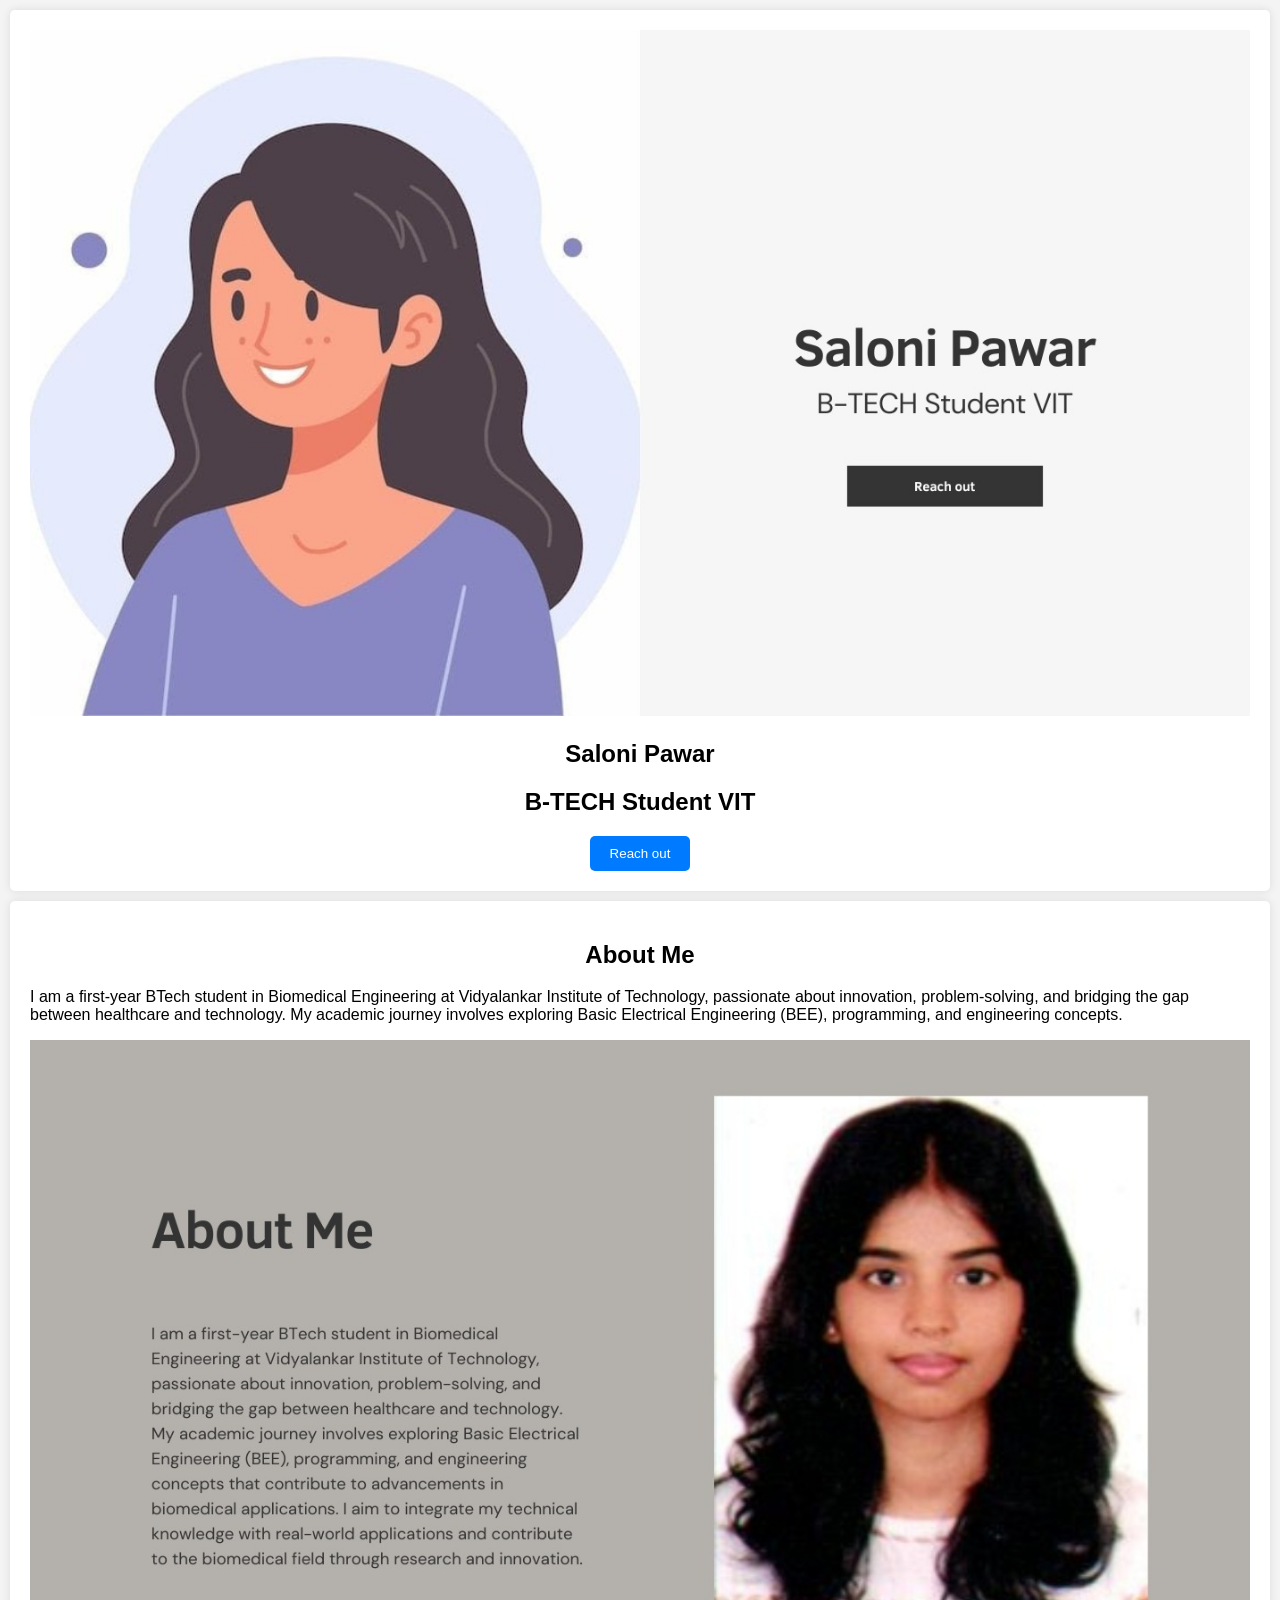
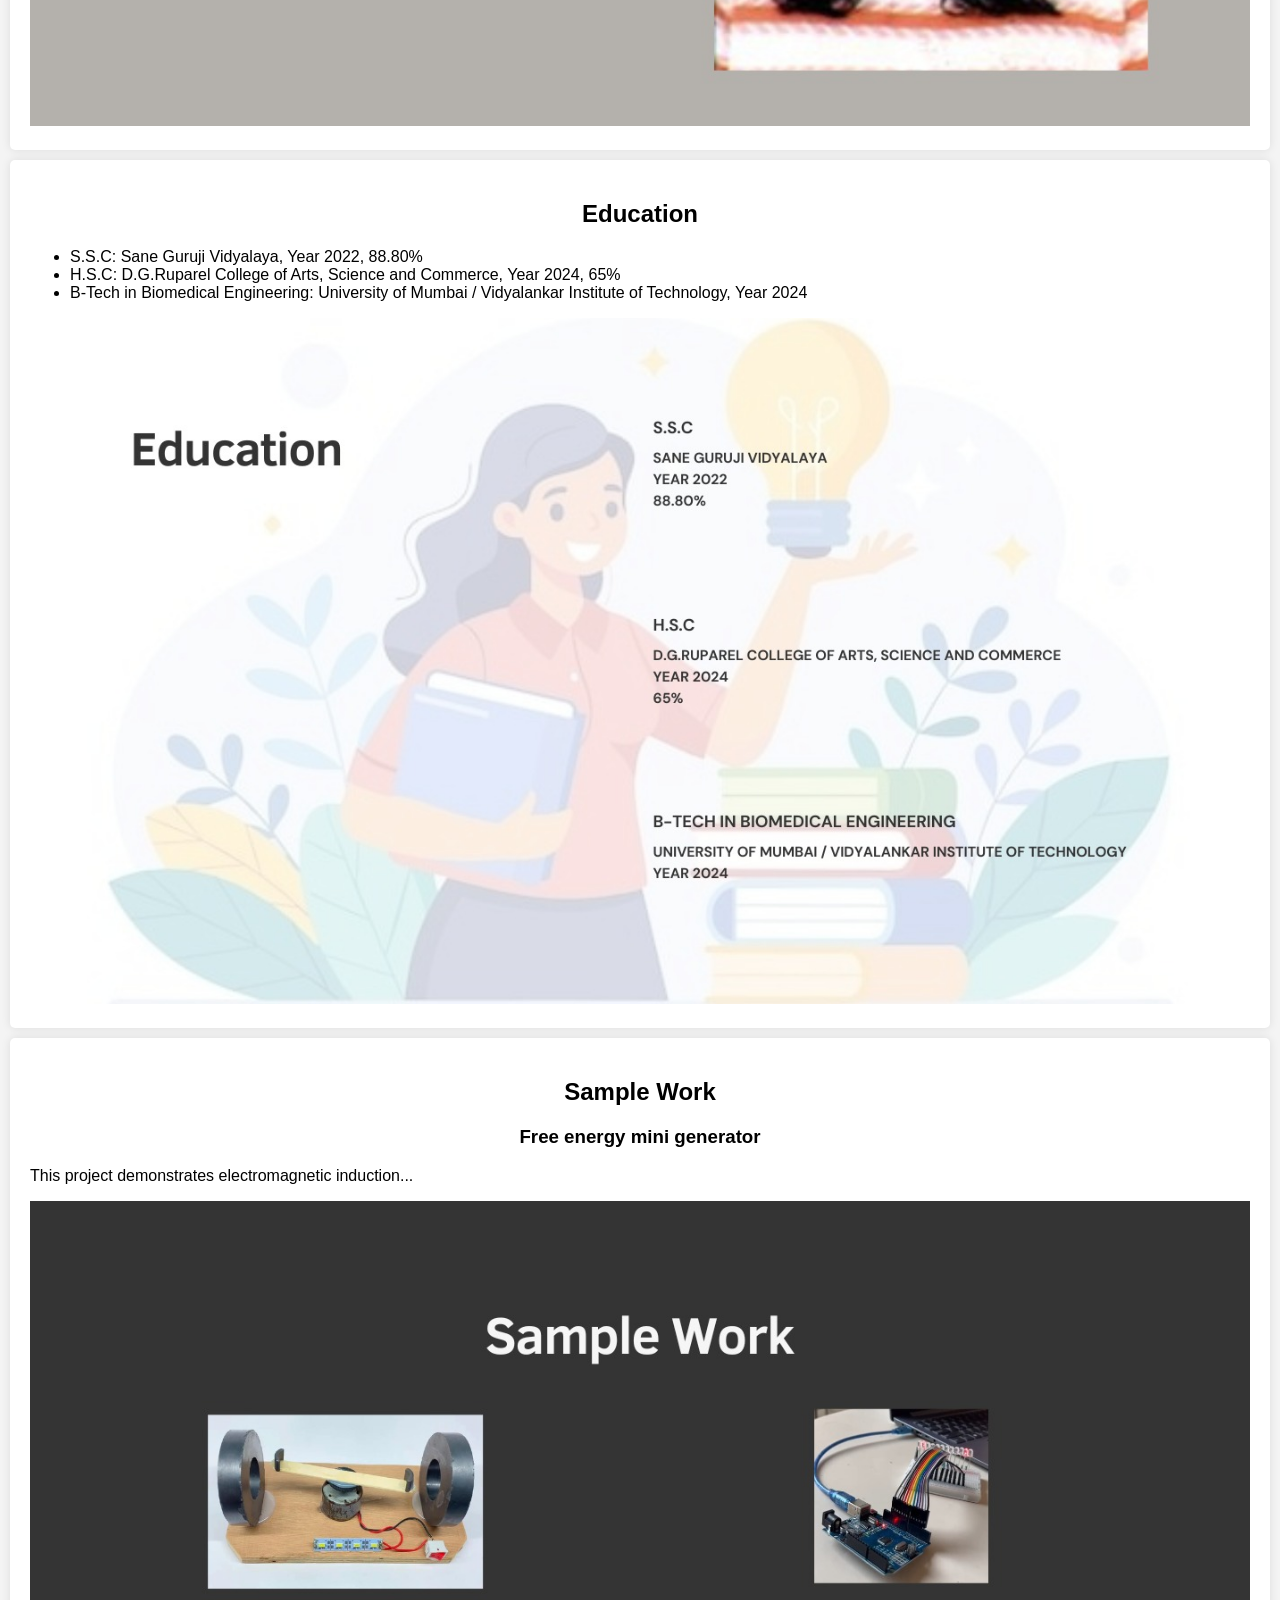
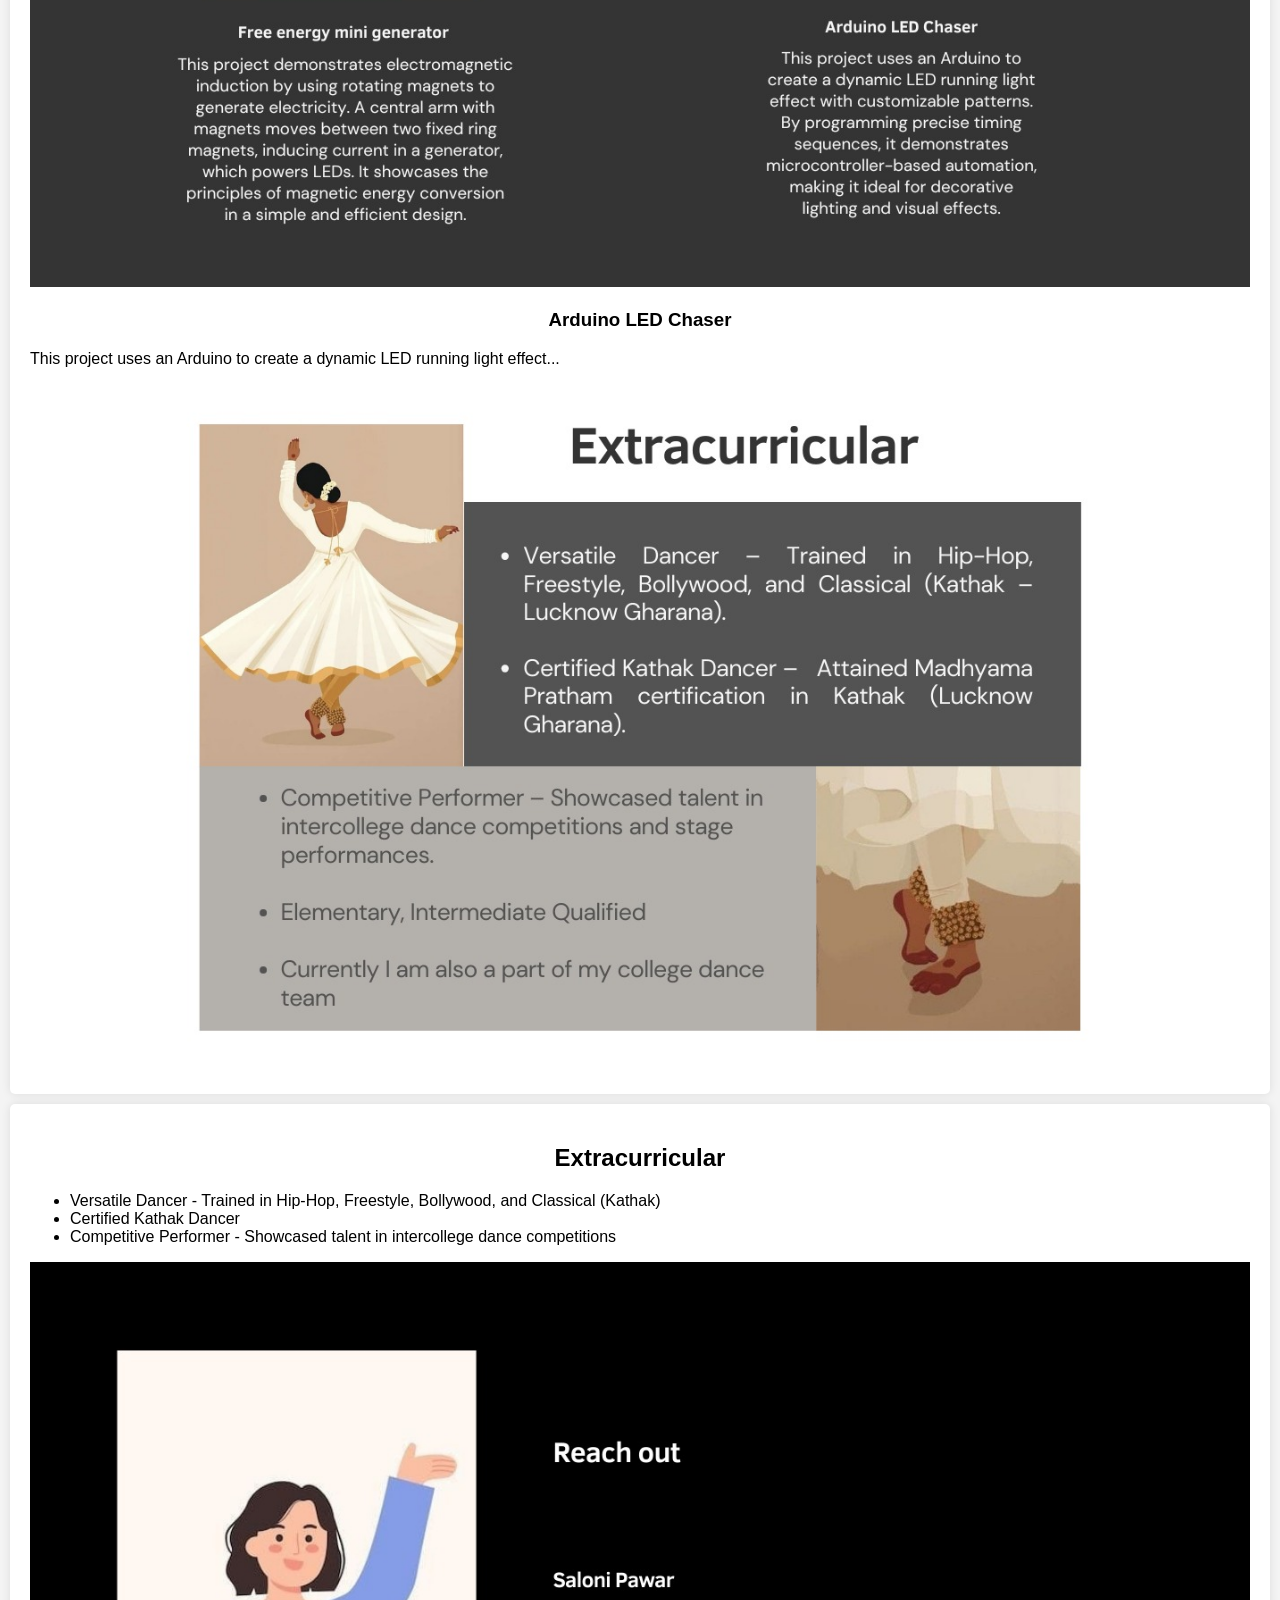
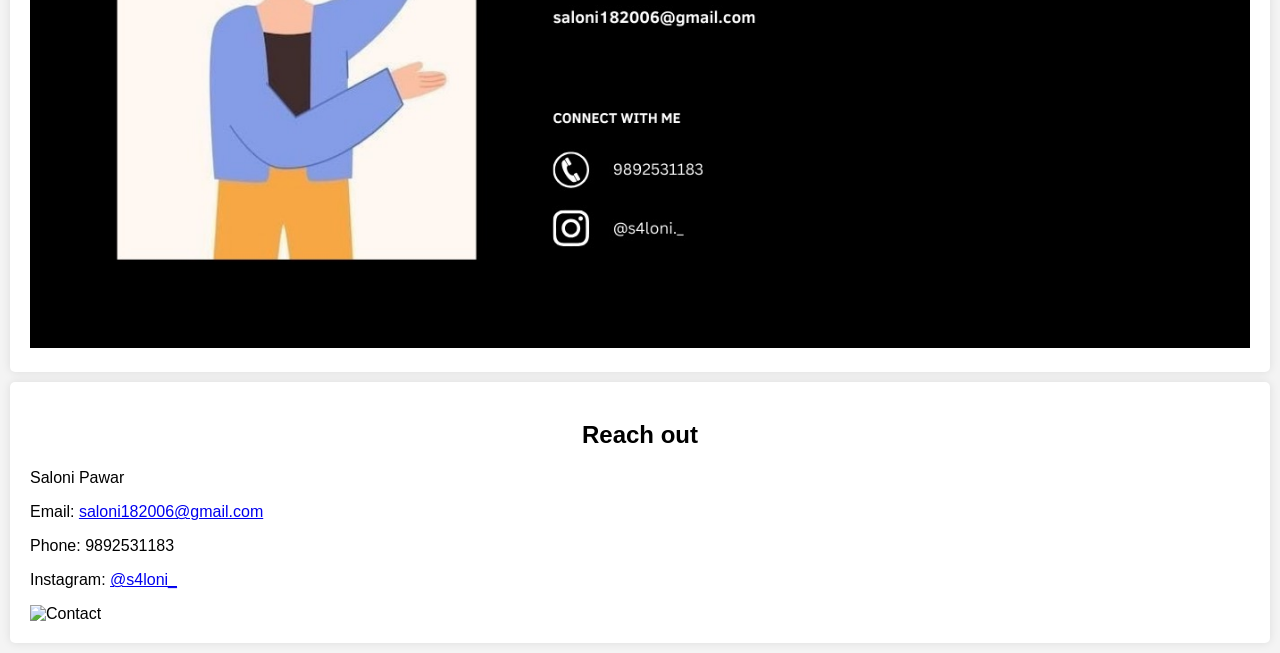
==== index.html @ 6fa24fef "Update index.html" ====
<!DOCTYPE html>
<html lang="en">
<head>
    <meta charset="UTF-8">
    <meta name="viewport" content="width=device-width, initial-scale=1.0">
    <title>Portfolio of Saloni Pawar</title>
    <link rel="stylesheet" href="styles.css">
</head>
<body>

<section id="welcome">
    <div class="intro">
        <img src="image1.jpg" alt="Saloni Pawar">
        <h1>Saloni Pawar</h1>
        <h2>B-TECH Student VIT</h2>
        <button onclick="location.href='#contact'">Reach out</button>
    </div>
</section>

<section id="about">
    <h2>About Me</h2>
    <p>I am a first-year BTech student in Biomedical Engineering at Vidyalankar Institute of Technology, passionate about innovation, problem-solving, and bridging the gap between healthcare and technology. My academic journey involves exploring Basic Electrical Engineering (BEE), programming, and engineering concepts.</p>
    <img src="image2.jpg" alt="About Me">
</section>

<section id="education">
    <h2>Education</h2>
    <ul>
        <li>S.S.C: Sane Guruji Vidyalaya, Year 2022, 88.80%</li>
        <li>H.S.C: D.G.Ruparel College of Arts, Science and Commerce, Year 2024, 65%</li>
        <li>B-Tech in Biomedical Engineering: University of Mumbai / Vidyalankar Institute of Technology, Year 2024</li>
    </ul>
    <img src="image3.jpg" alt="Education">
</section>

<section id="projects">
    <h2>Sample Work</h2>
    <div class="project">
        <h3>Free energy mini generator</h3>
        <p>This project demonstrates electromagnetic induction... </p>
        <img src="image4.jpg" alt="Project 1">
    </div>
    <div class="project">
        <h3>Arduino LED Chaser</h3>
        <p>This project uses an Arduino to create a dynamic LED running light effect...</p>
        <img src="image5.jpg" alt="Project 2">
    </div>
</section>

<section id="extracurricular">
    <h2>Extracurricular</h2>
    <ul>
        <li>Versatile Dancer - Trained in Hip-Hop, Freestyle, Bollywood, and Classical (Kathak)</li>
        <li>Certified Kathak Dancer</li>
        <li>Competitive Performer - Showcased talent in intercollege dance competitions</li>
    </ul>
    <img src="image6.jpg" alt="Extracurricular Activities">
</section>

<section id="contact">
    <h2>Reach out</h2>
    <p>Saloni Pawar</p>
    <p>Email: <a href="mailto:saloni182006@gmail.com">saloni182006@gmail.com</a></p>
    <p>Phone: 9892531183</p>
    <p>Instagram: <a href="https://instagram.com/s4loni_">@s4loni_</a></p>
    <img src="image7.jpg" alt="Contact">
</section>

</body>
</html>
---- styles.css ----
body {
    font-family: Arial, sans-serif;
    margin: 0;
    padding: 0;
    background-color: #f4f4f4;
}

h1, h2, h3 {
    text-align: center;
}

section {
    padding: 20px;
    margin: 10px;
    background-color: white;
    border-radius: 5px;
    box-shadow: 0 0 10px rgba(0,0,0,0.1);
}

.intro {
    text-align: center;
}

img {
    max-width: 100%;
    height: auto;
}

button {
    padding: 10px 20px;
    background-color: #007BFF;
    color: white;
    border: none;
    border-radius: 5px;
    cursor: pointer;
}

button:hover {
    background-color: #0056b3;
}
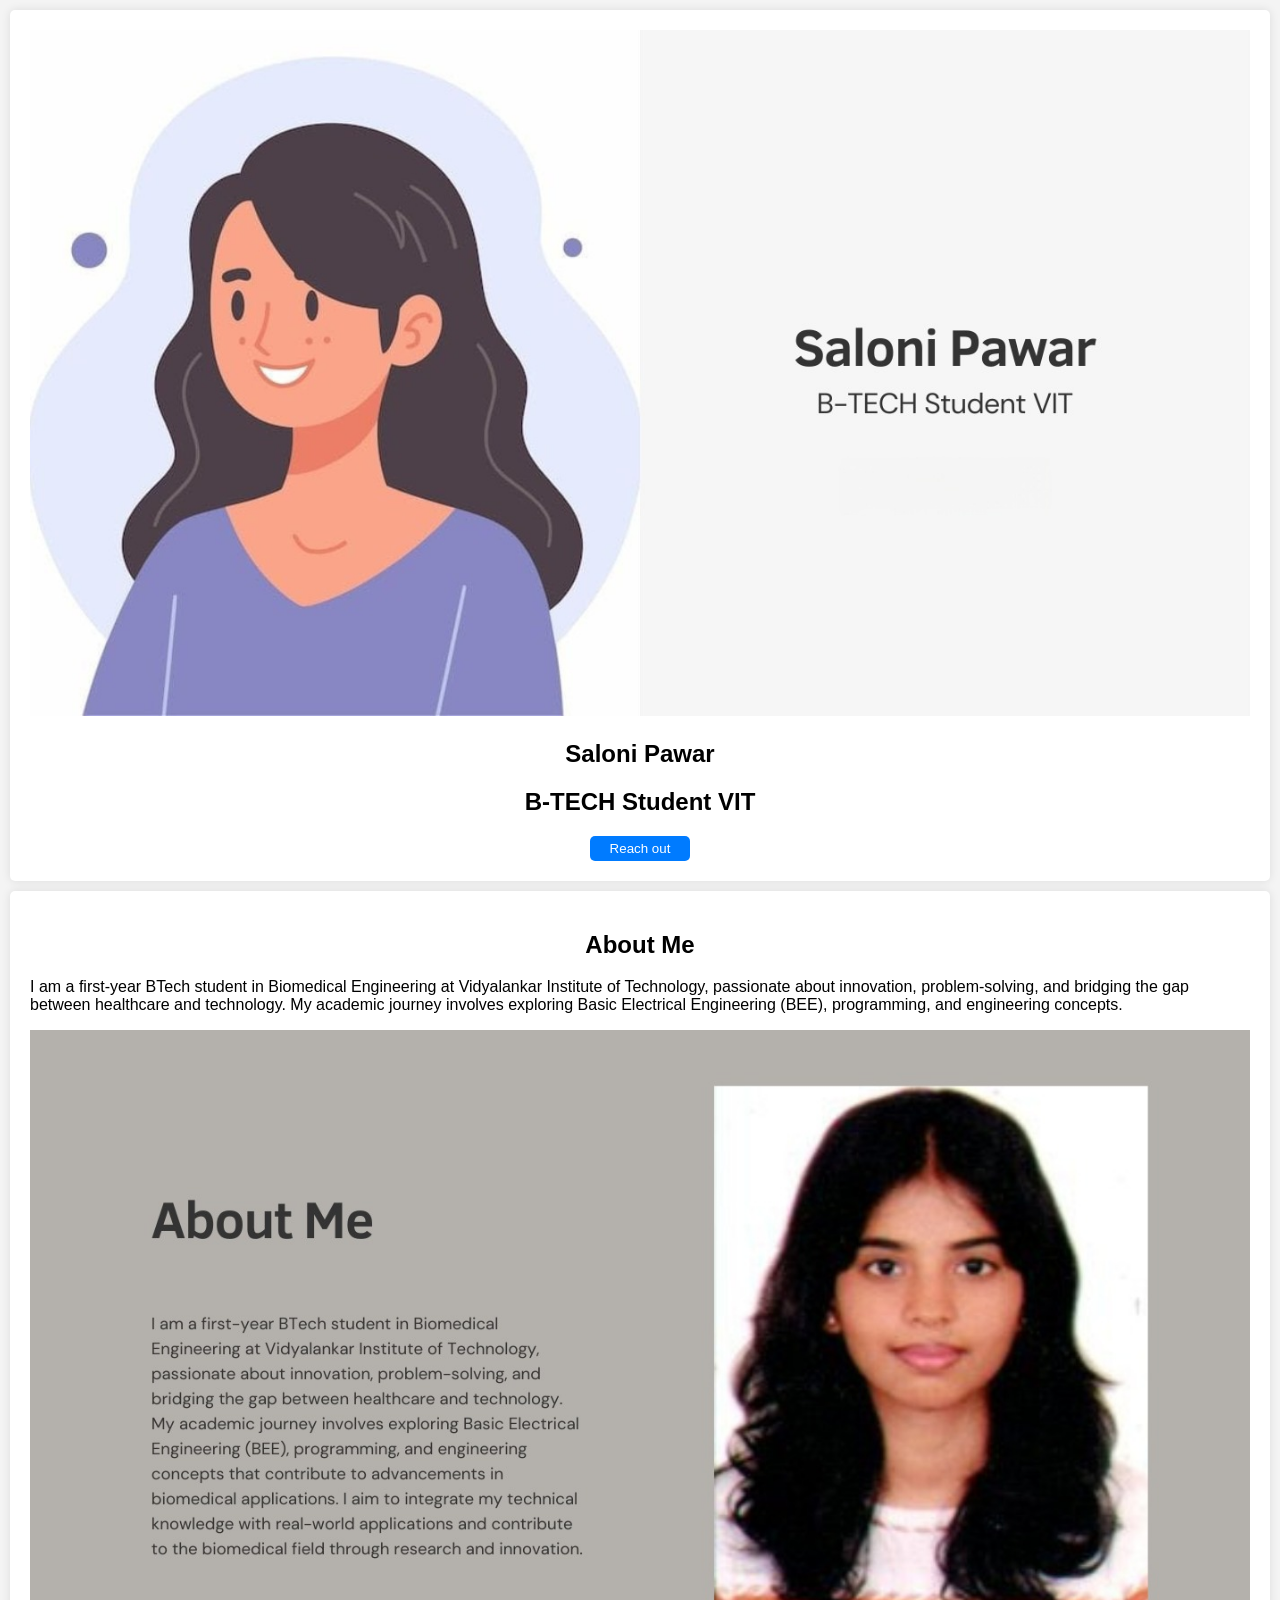
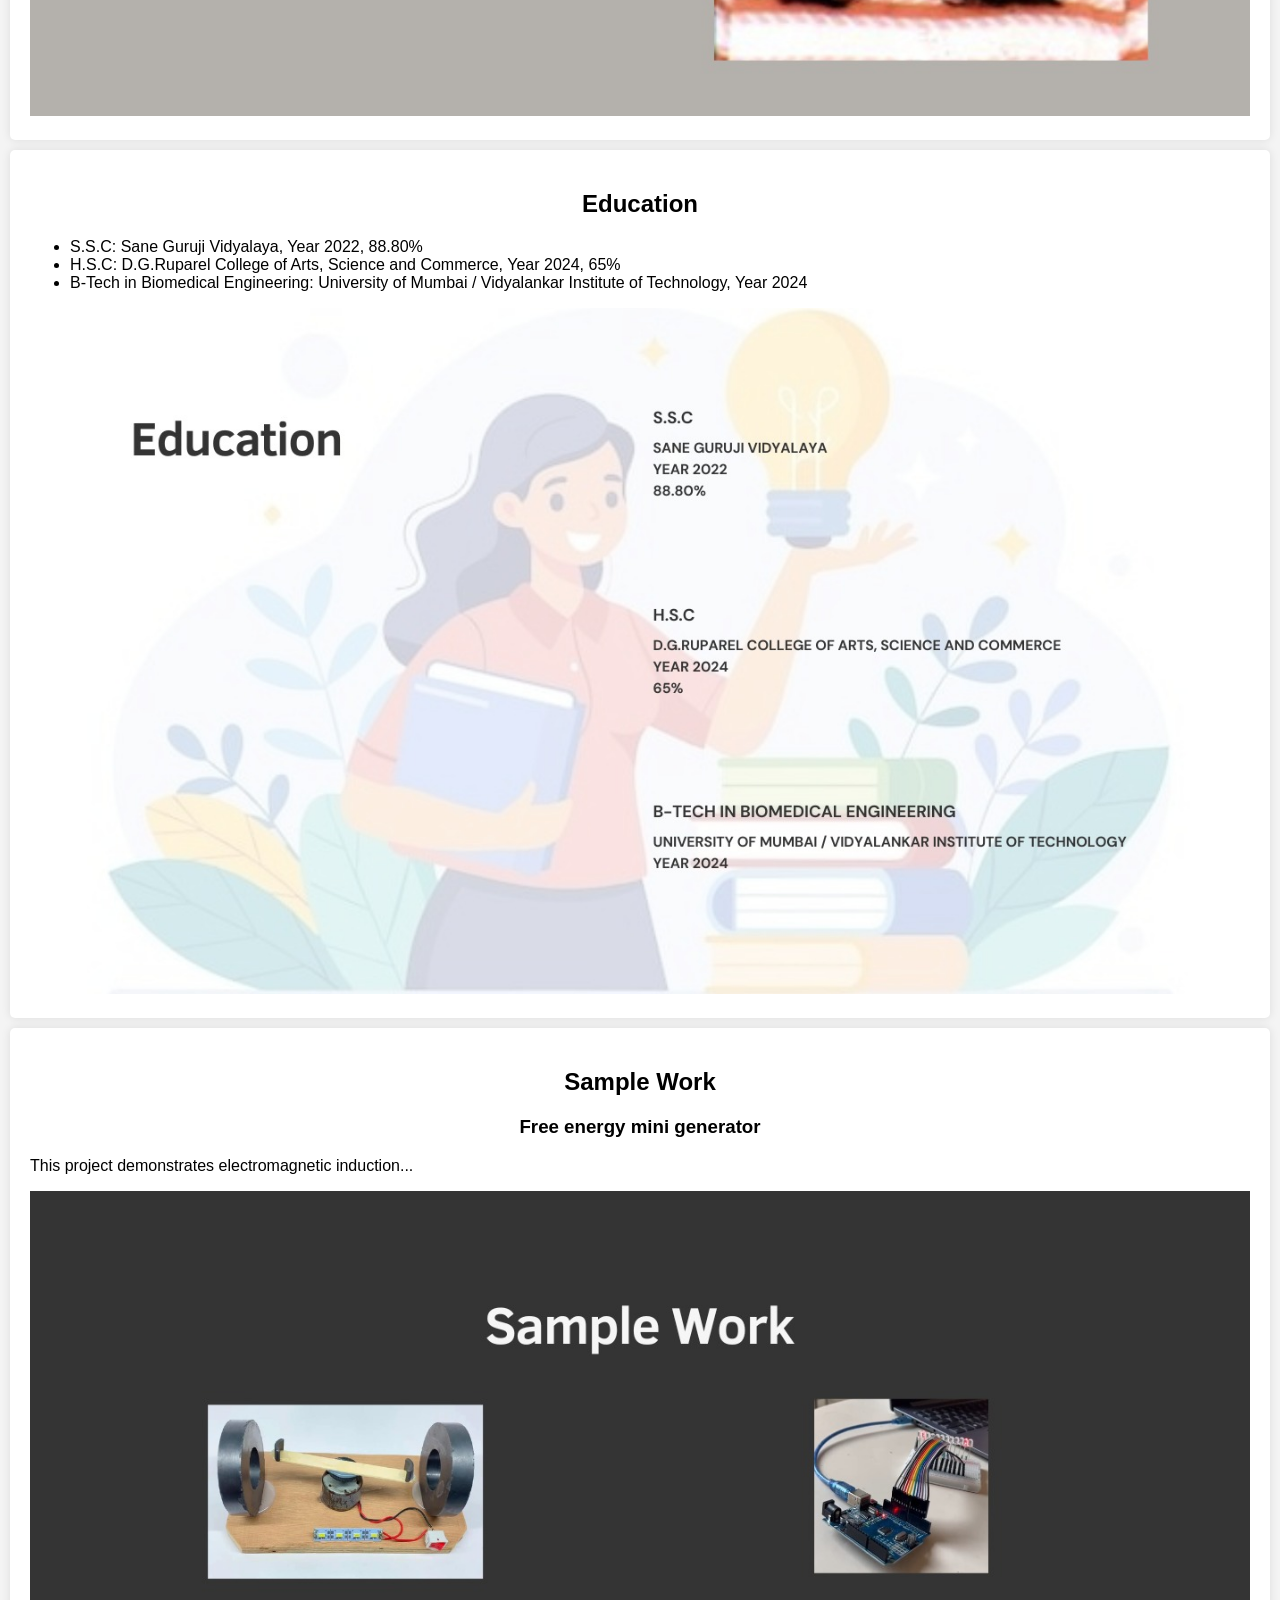
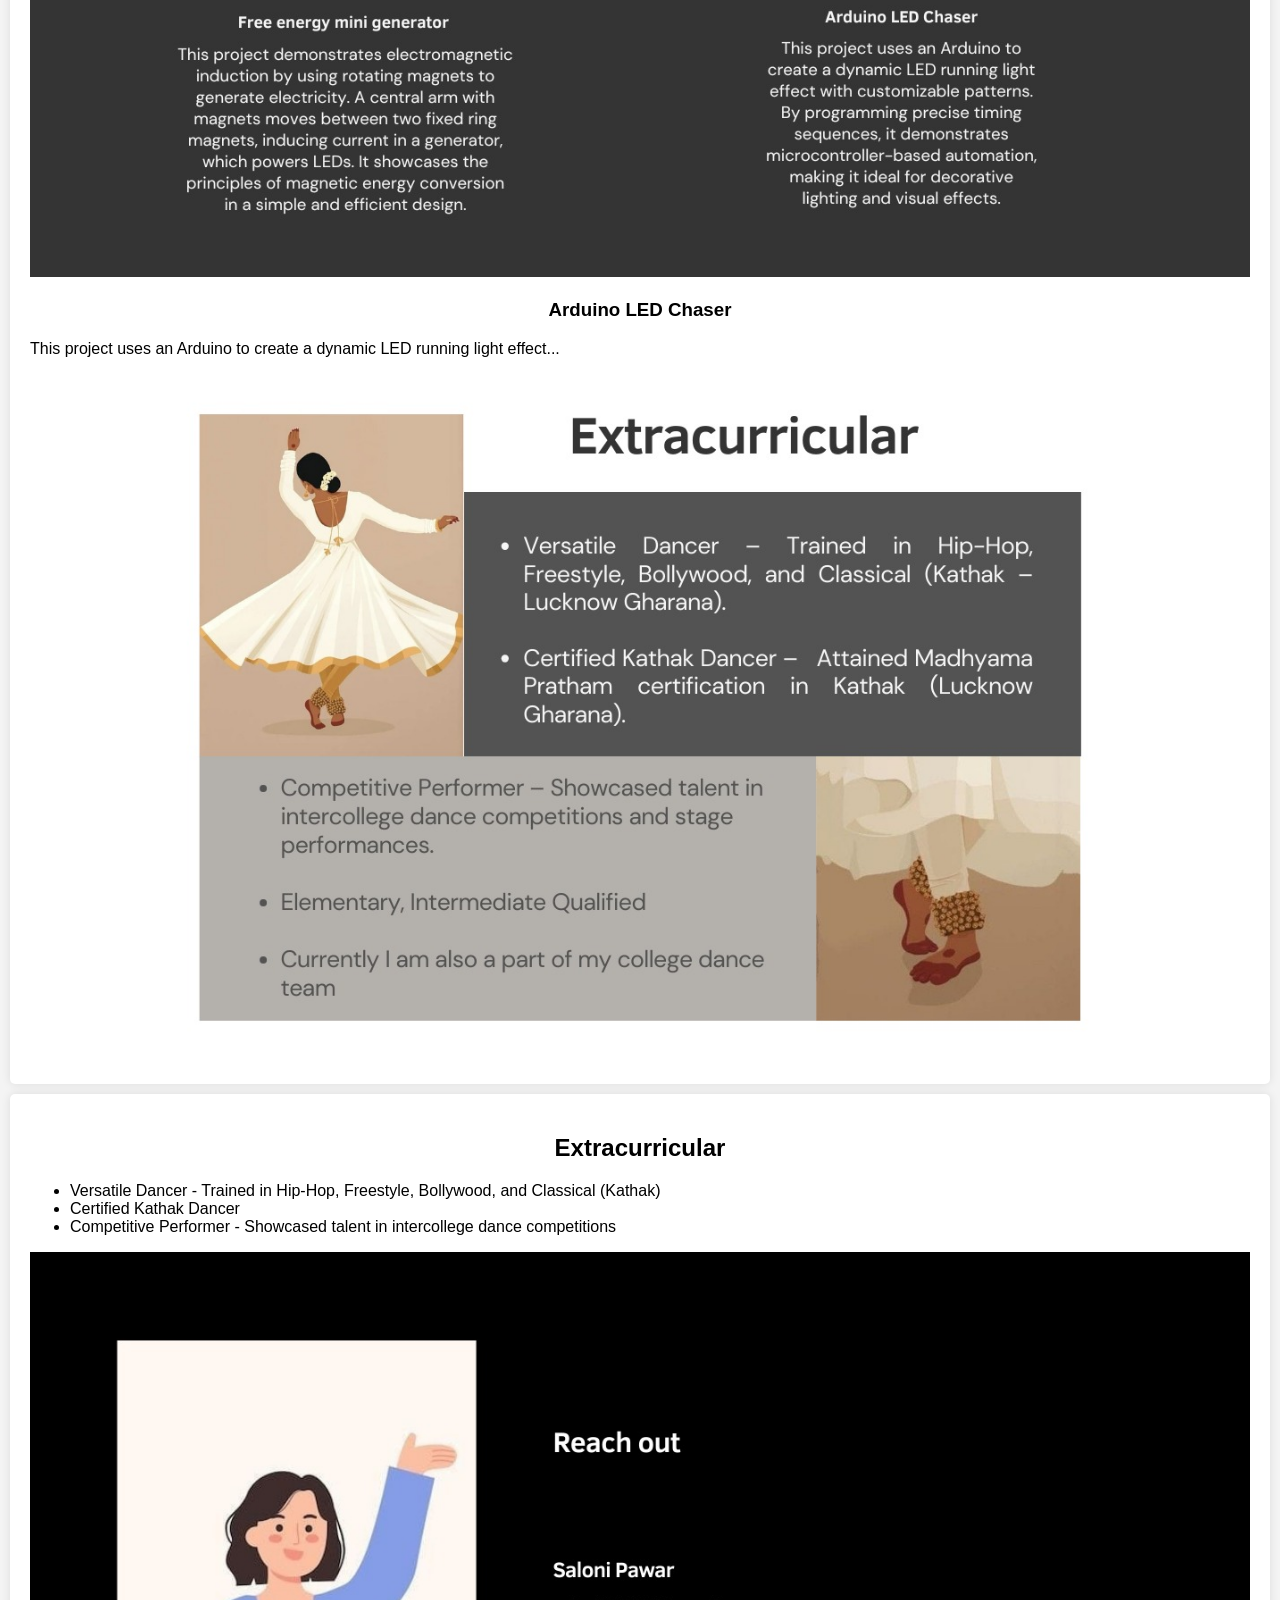
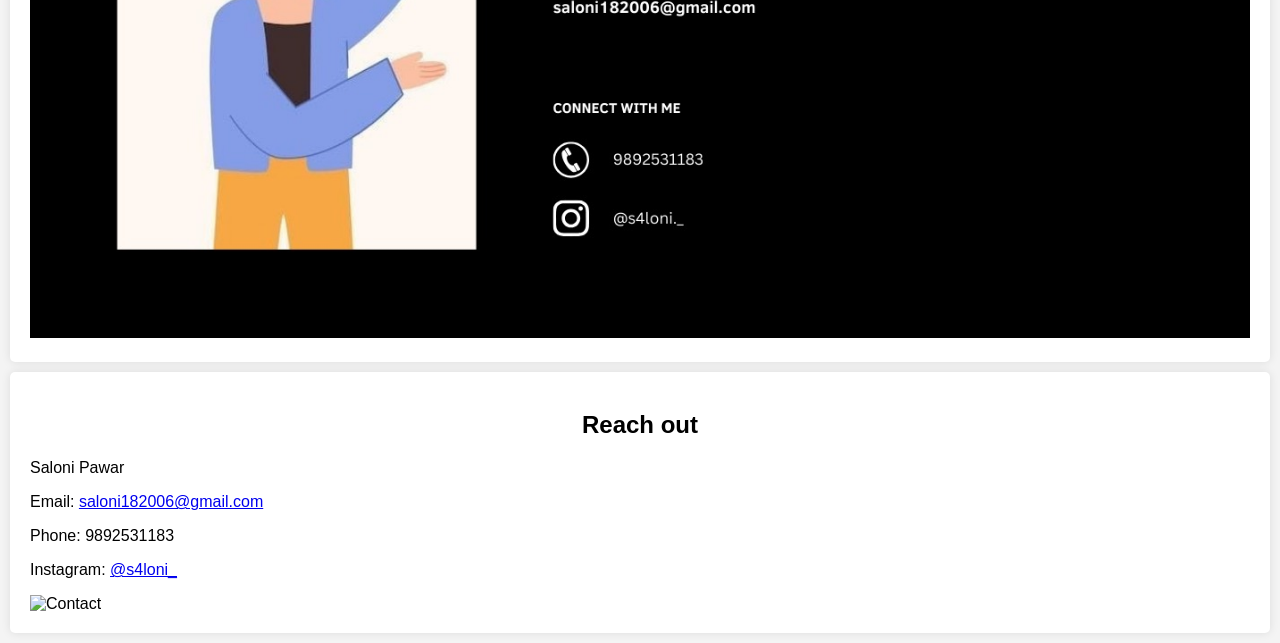
==== commit 53364290: "Update index.html" ====
--- a/index.html
+++ b/index.html
@@ -10,7 +10,7 @@
 
 <section id="welcome">
     <div class="intro">
-        <img src="image1.jpg" alt="Saloni Pawar">
+        <img src="Image1.jpg" alt="Saloni Pawar">
         <h1>Saloni Pawar</h1>
         <h2>B-TECH Student VIT</h2>
         <button onclick="location.href='#contact'">Reach out</button>
--- a/styles.css
+++ b/styles.css
@@ -27,7 +27,7 @@
 }
 
 button {
-    padding: 10px 20px;
+    padding: 5px 20px;
     background-color: #007BFF;
     color: white;
     border: none;
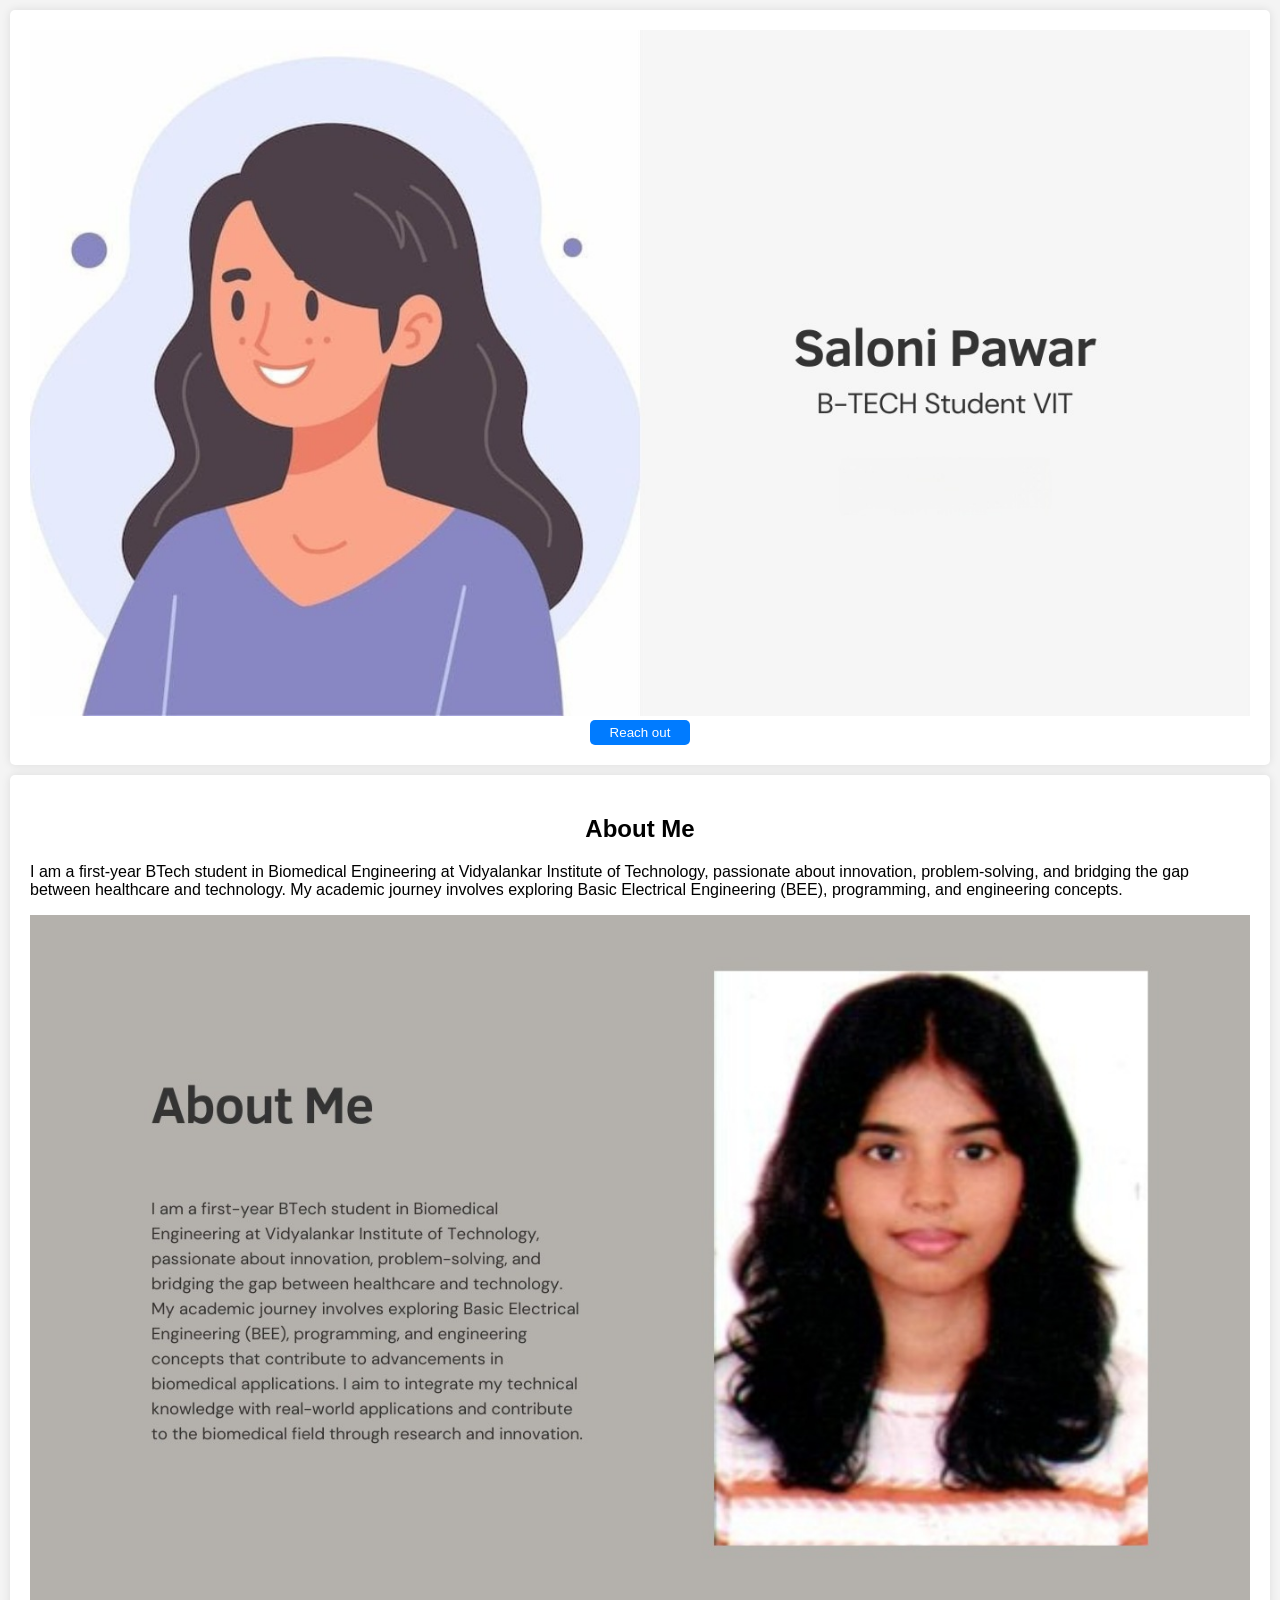
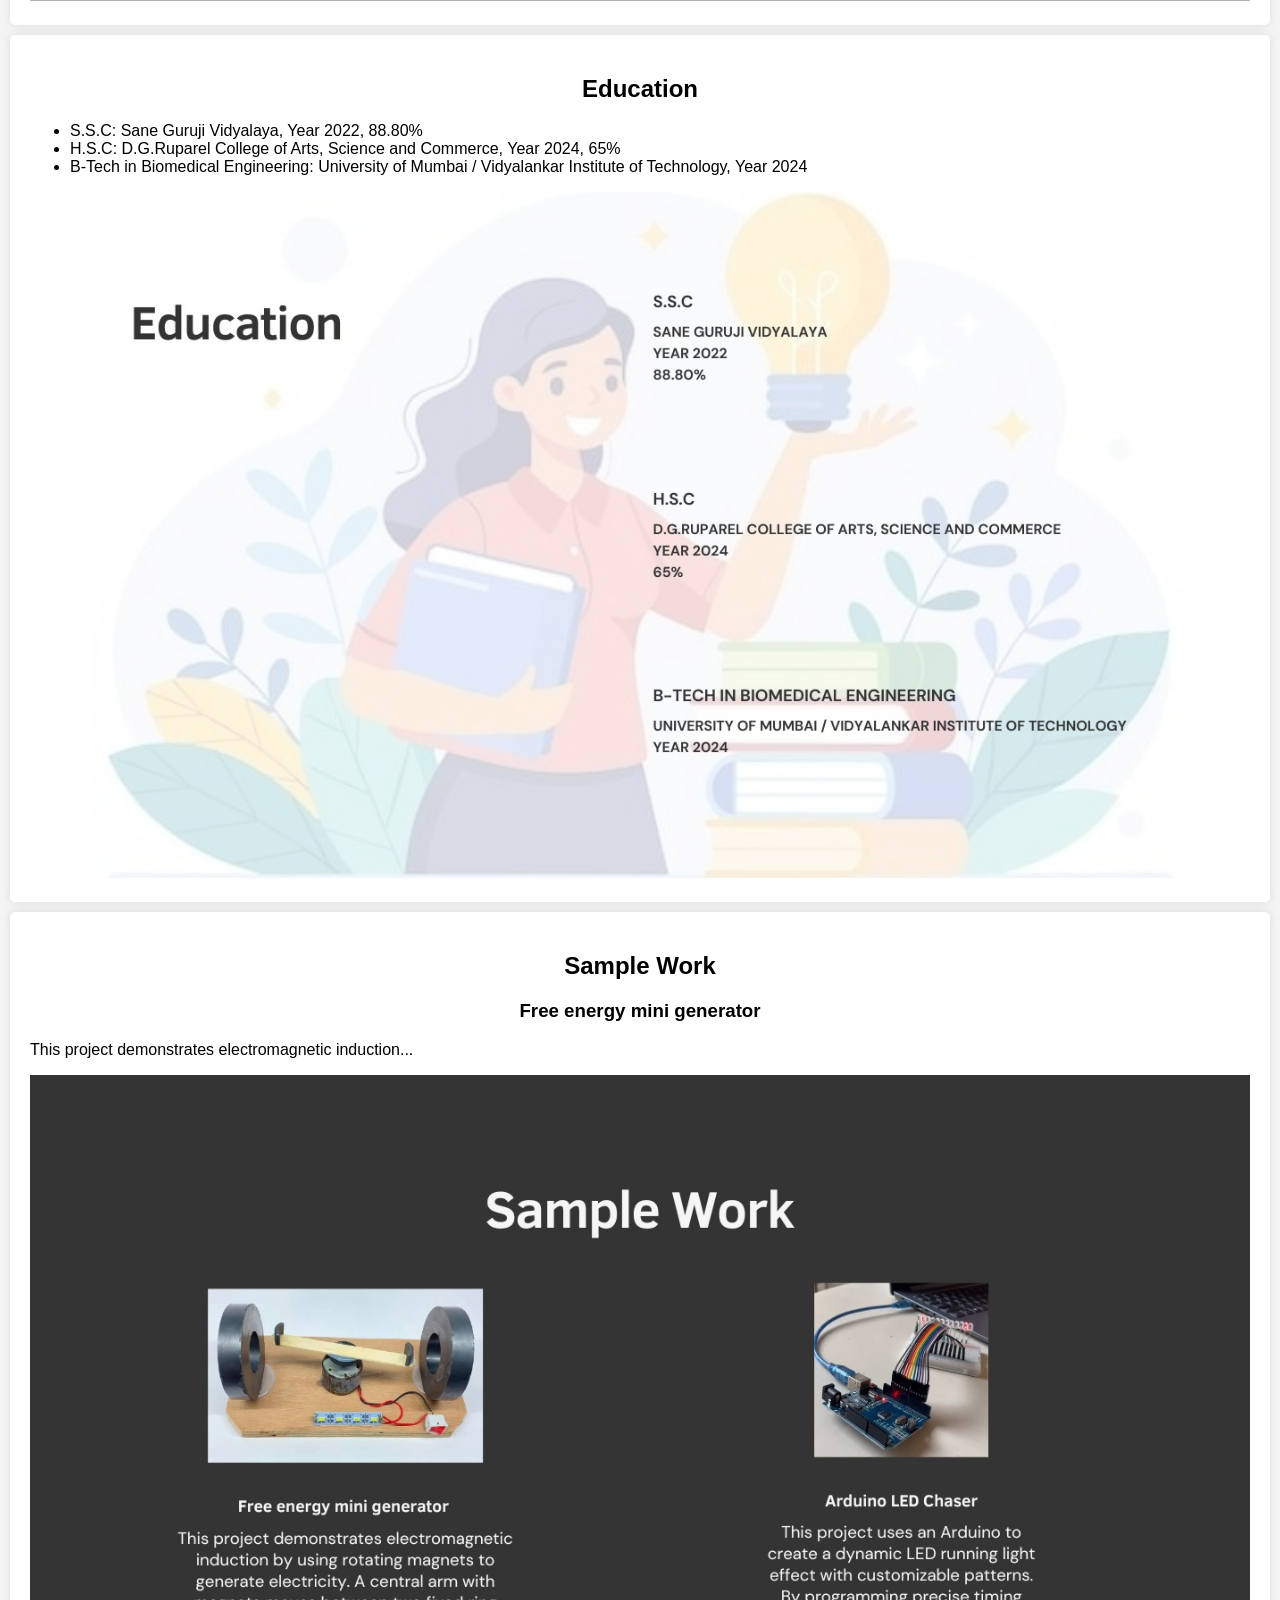
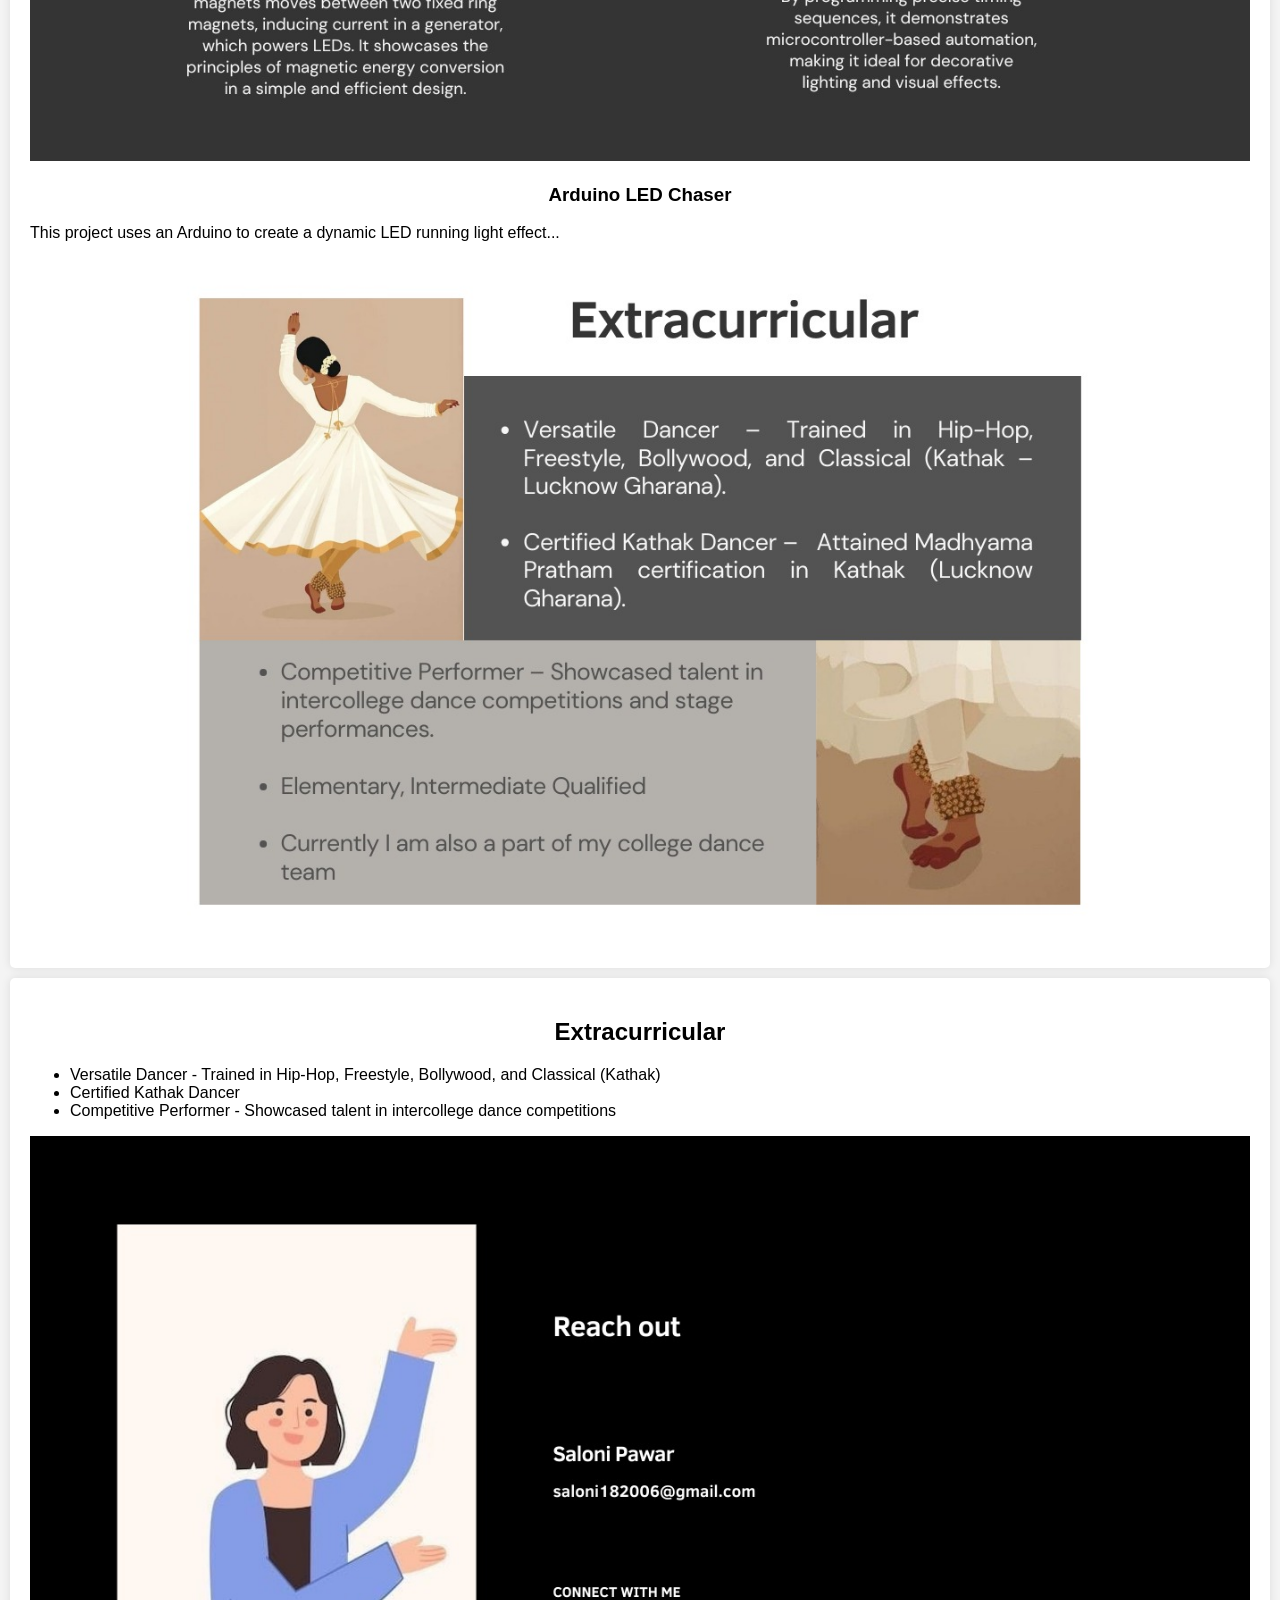
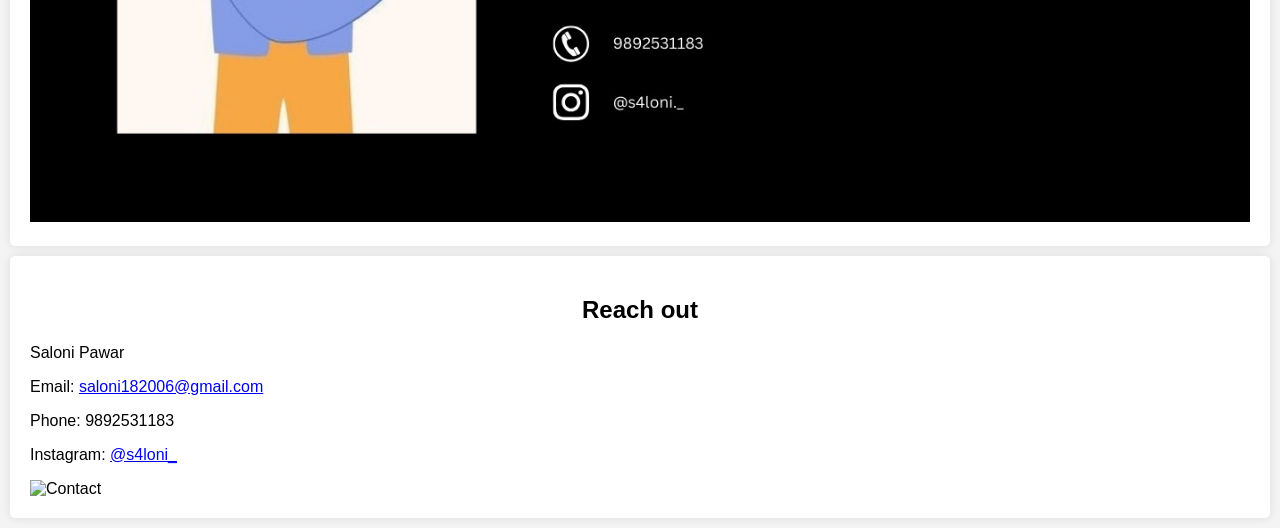
==== commit 10776c33: "Update index.html" ====
--- a/index.html
+++ b/index.html
@@ -11,8 +11,6 @@
 <section id="welcome">
     <div class="intro">
         <img src="Image1.jpg" alt="Saloni Pawar">
-        <h1>Saloni Pawar</h1>
-        <h2>B-TECH Student VIT</h2>
         <button onclick="location.href='#contact'">Reach out</button>
     </div>
 </section>
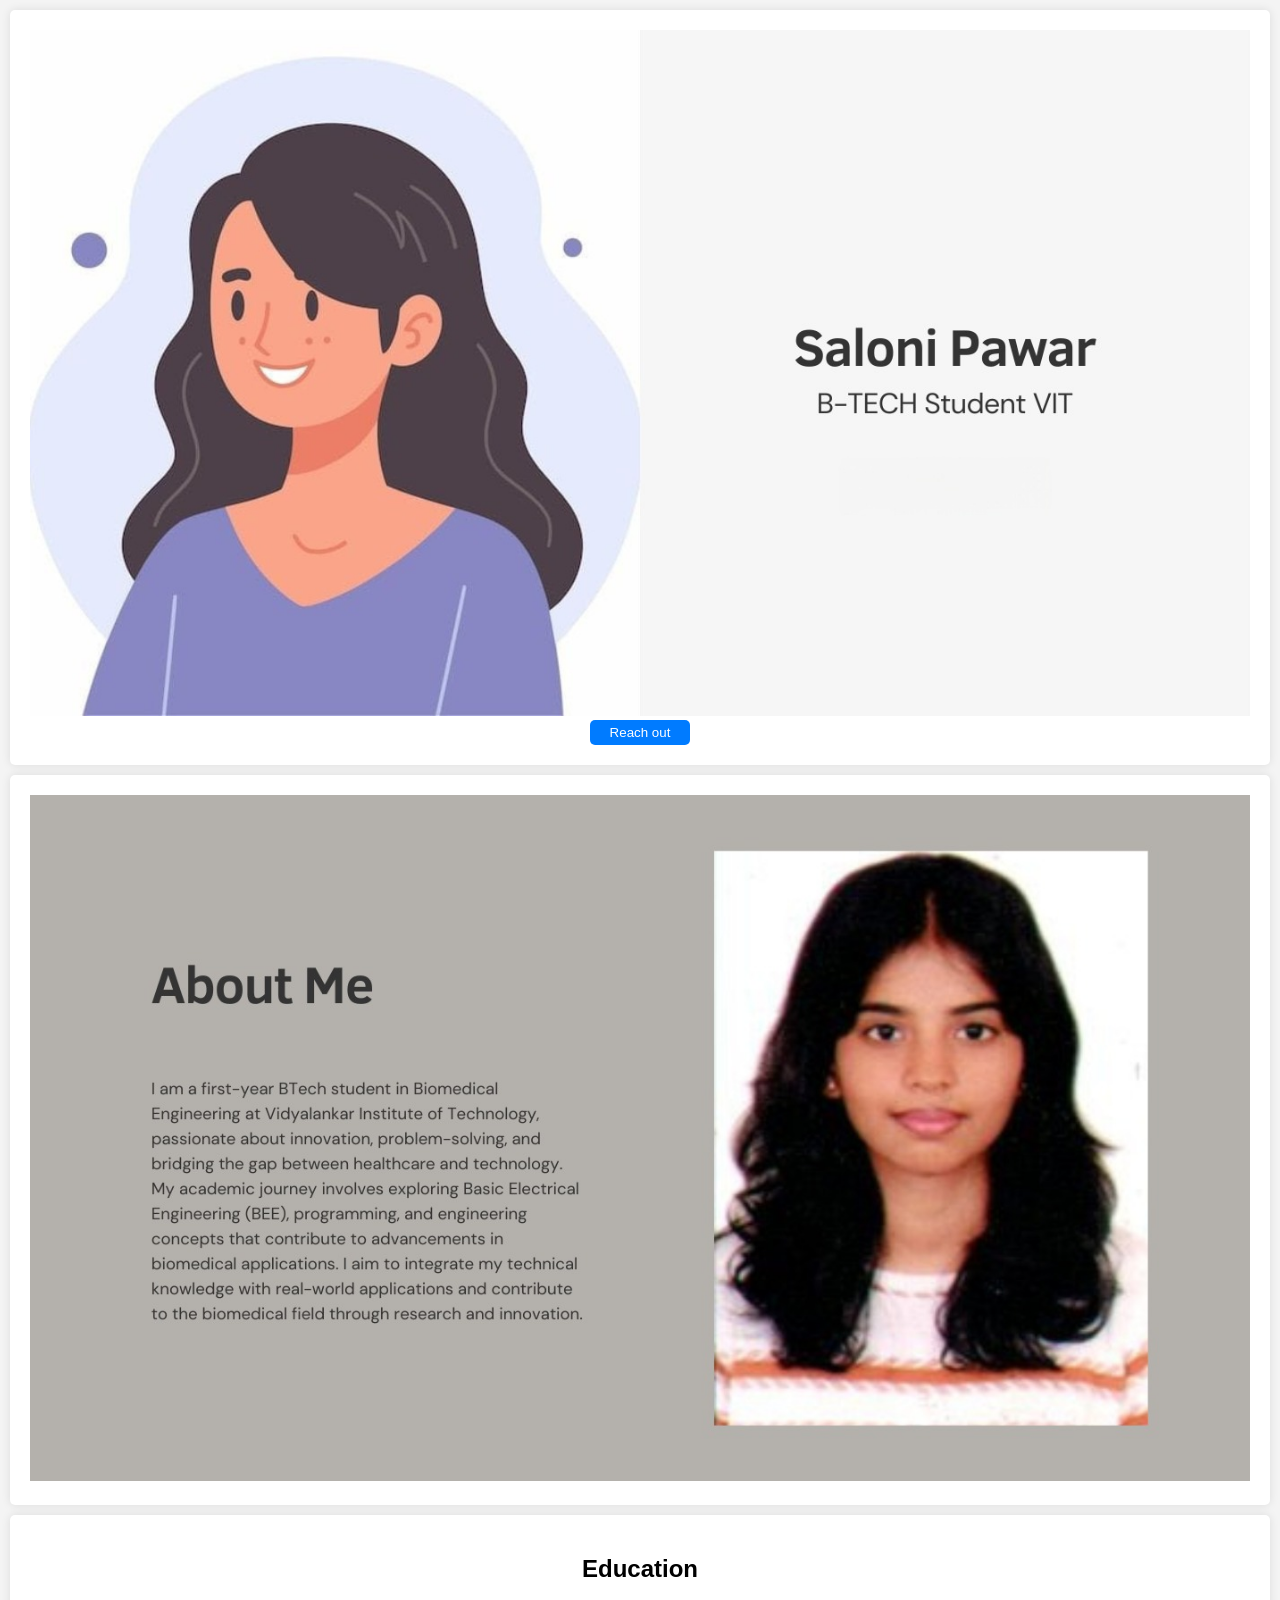
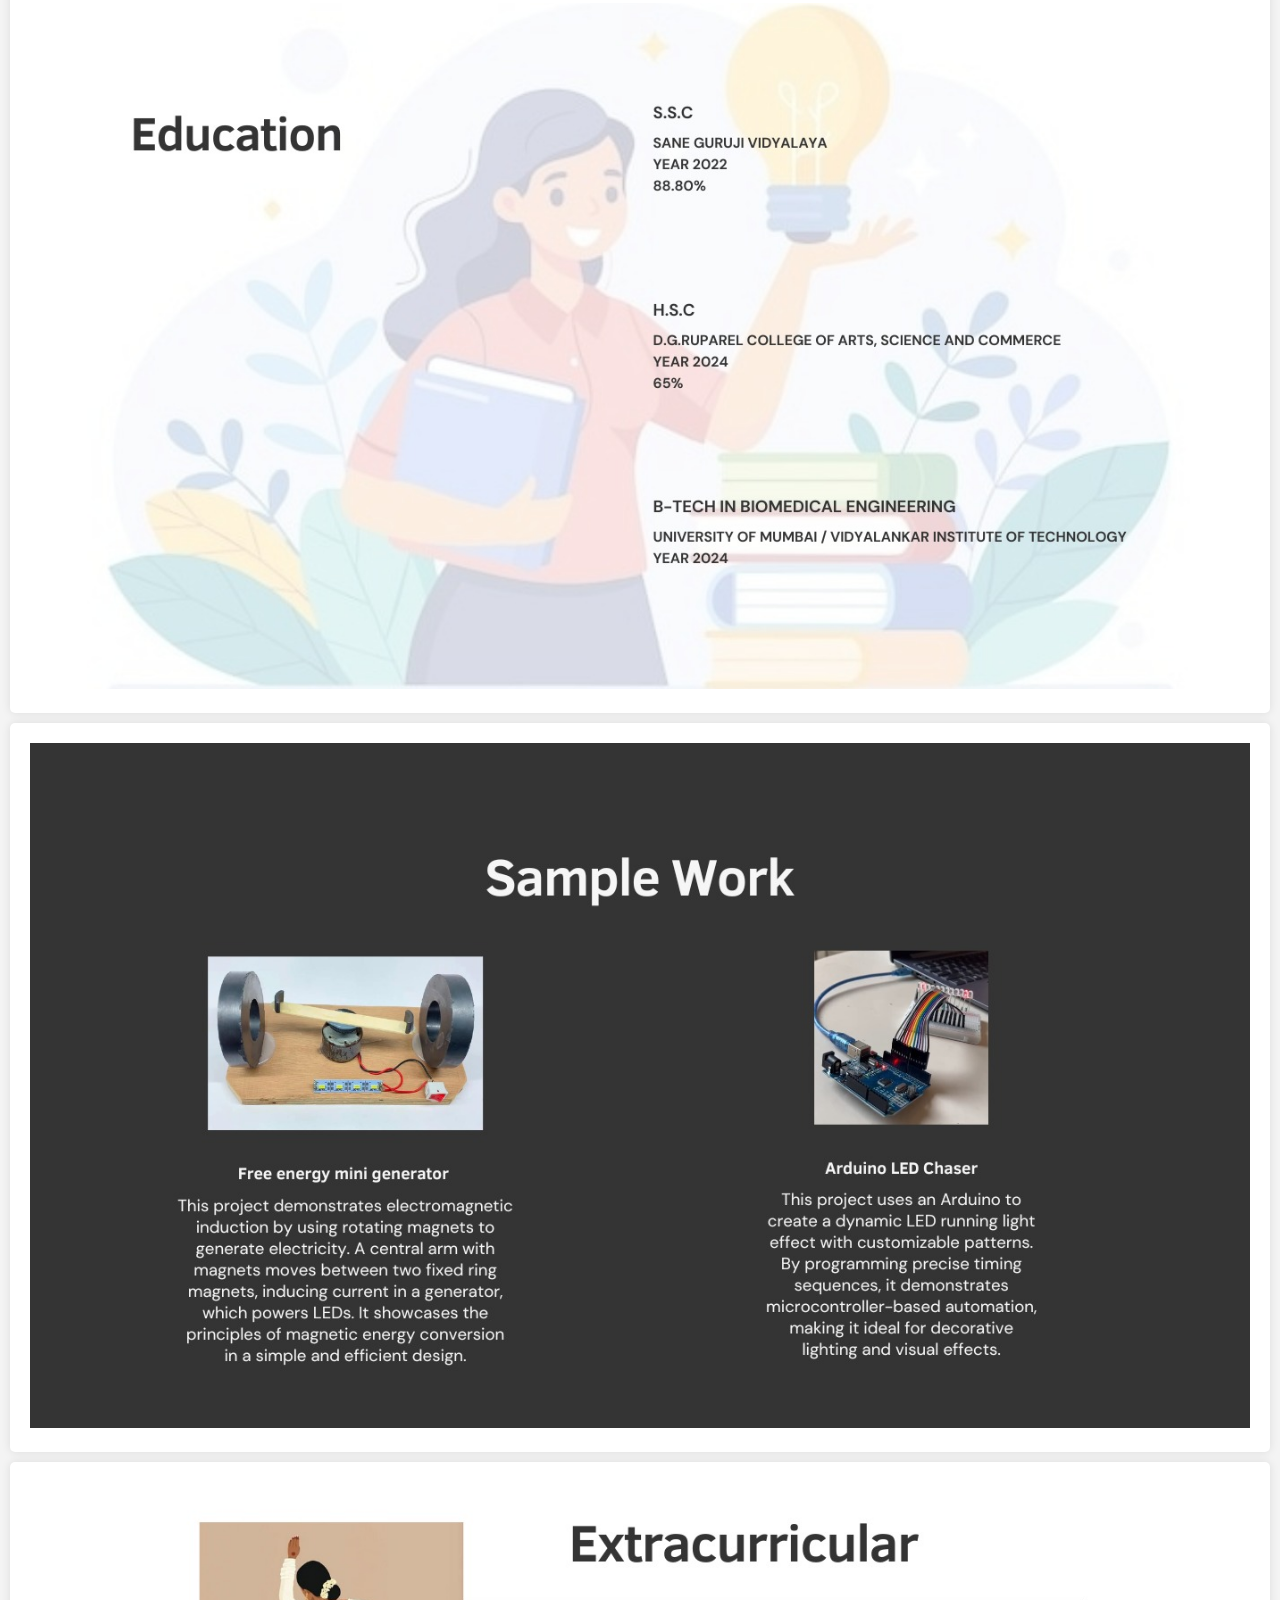
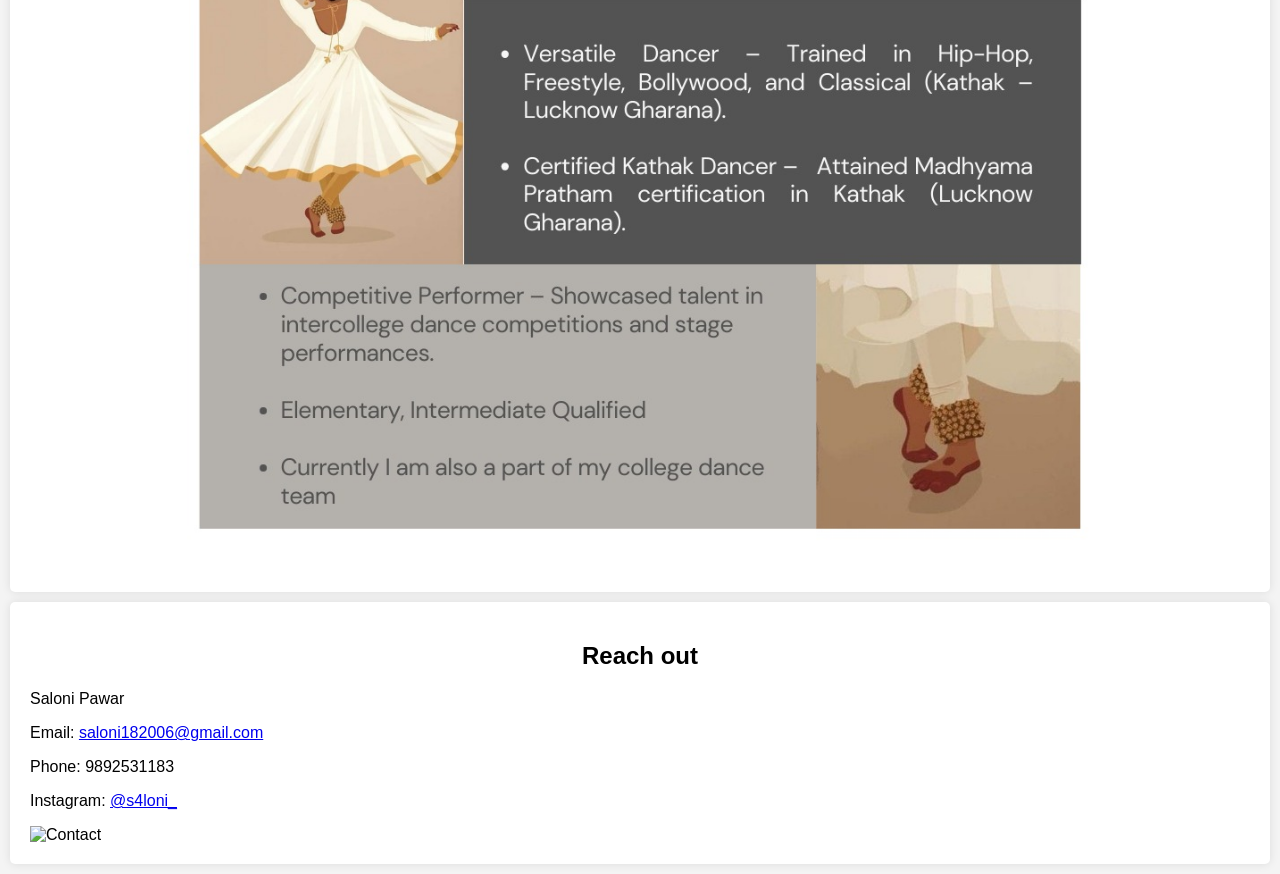
==== commit 658d0651: "Update index.html" ====
--- a/index.html
+++ b/index.html
@@ -16,43 +16,21 @@
 </section>
 
 <section id="about">
-    <h2>About Me</h2>
-    <p>I am a first-year BTech student in Biomedical Engineering at Vidyalankar Institute of Technology, passionate about innovation, problem-solving, and bridging the gap between healthcare and technology. My academic journey involves exploring Basic Electrical Engineering (BEE), programming, and engineering concepts.</p>
     <img src="image2.jpg" alt="About Me">
 </section>
 
 <section id="education">
     <h2>Education</h2>
-    <ul>
-        <li>S.S.C: Sane Guruji Vidyalaya, Year 2022, 88.80%</li>
-        <li>H.S.C: D.G.Ruparel College of Arts, Science and Commerce, Year 2024, 65%</li>
-        <li>B-Tech in Biomedical Engineering: University of Mumbai / Vidyalankar Institute of Technology, Year 2024</li>
-    </ul>
     <img src="image3.jpg" alt="Education">
 </section>
 
 <section id="projects">
-    <h2>Sample Work</h2>
-    <div class="project">
-        <h3>Free energy mini generator</h3>
-        <p>This project demonstrates electromagnetic induction... </p>
         <img src="image4.jpg" alt="Project 1">
-    </div>
-    <div class="project">
-        <h3>Arduino LED Chaser</h3>
-        <p>This project uses an Arduino to create a dynamic LED running light effect...</p>
-        <img src="image5.jpg" alt="Project 2">
     </div>
 </section>
 
 <section id="extracurricular">
-    <h2>Extracurricular</h2>
-    <ul>
-        <li>Versatile Dancer - Trained in Hip-Hop, Freestyle, Bollywood, and Classical (Kathak)</li>
-        <li>Certified Kathak Dancer</li>
-        <li>Competitive Performer - Showcased talent in intercollege dance competitions</li>
-    </ul>
-    <img src="image6.jpg" alt="Extracurricular Activities">
+    <img src="image5.jpg" alt="Extracurricular Activities">
 </section>
 
 <section id="contact">
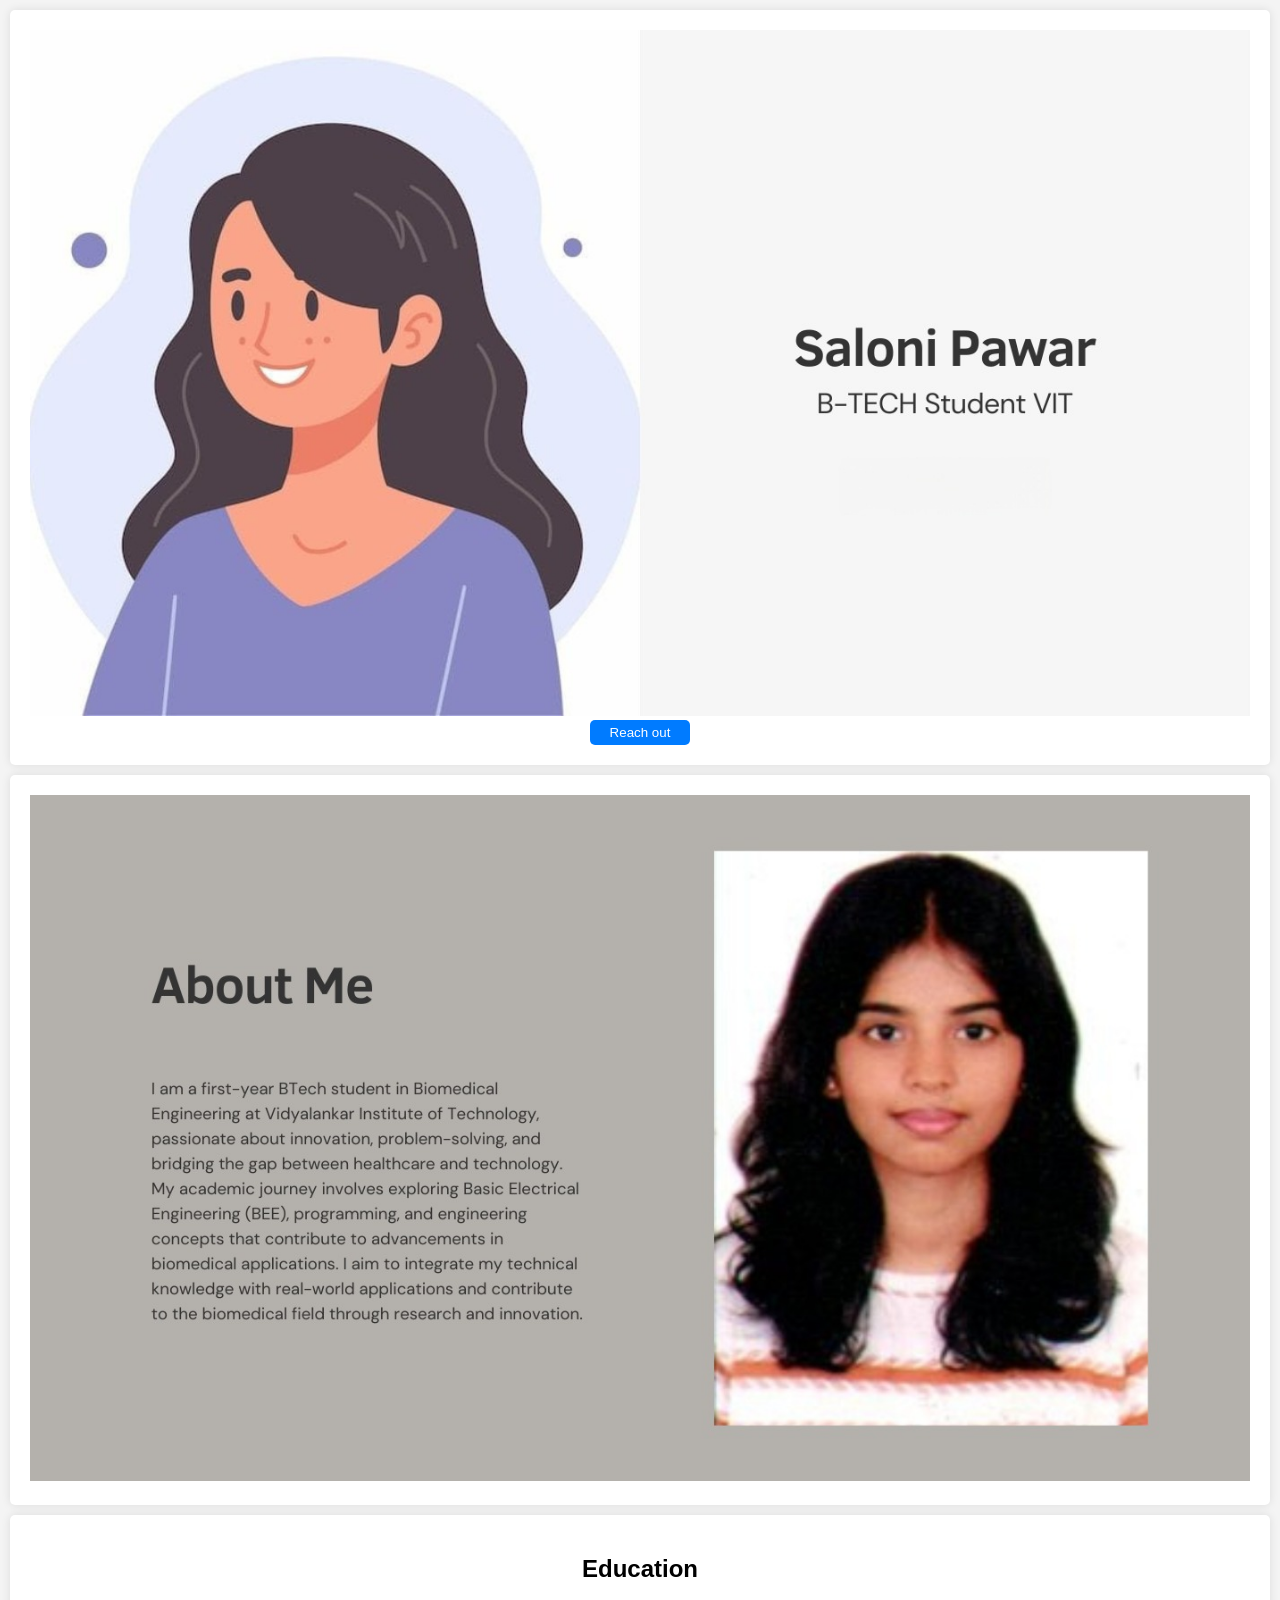
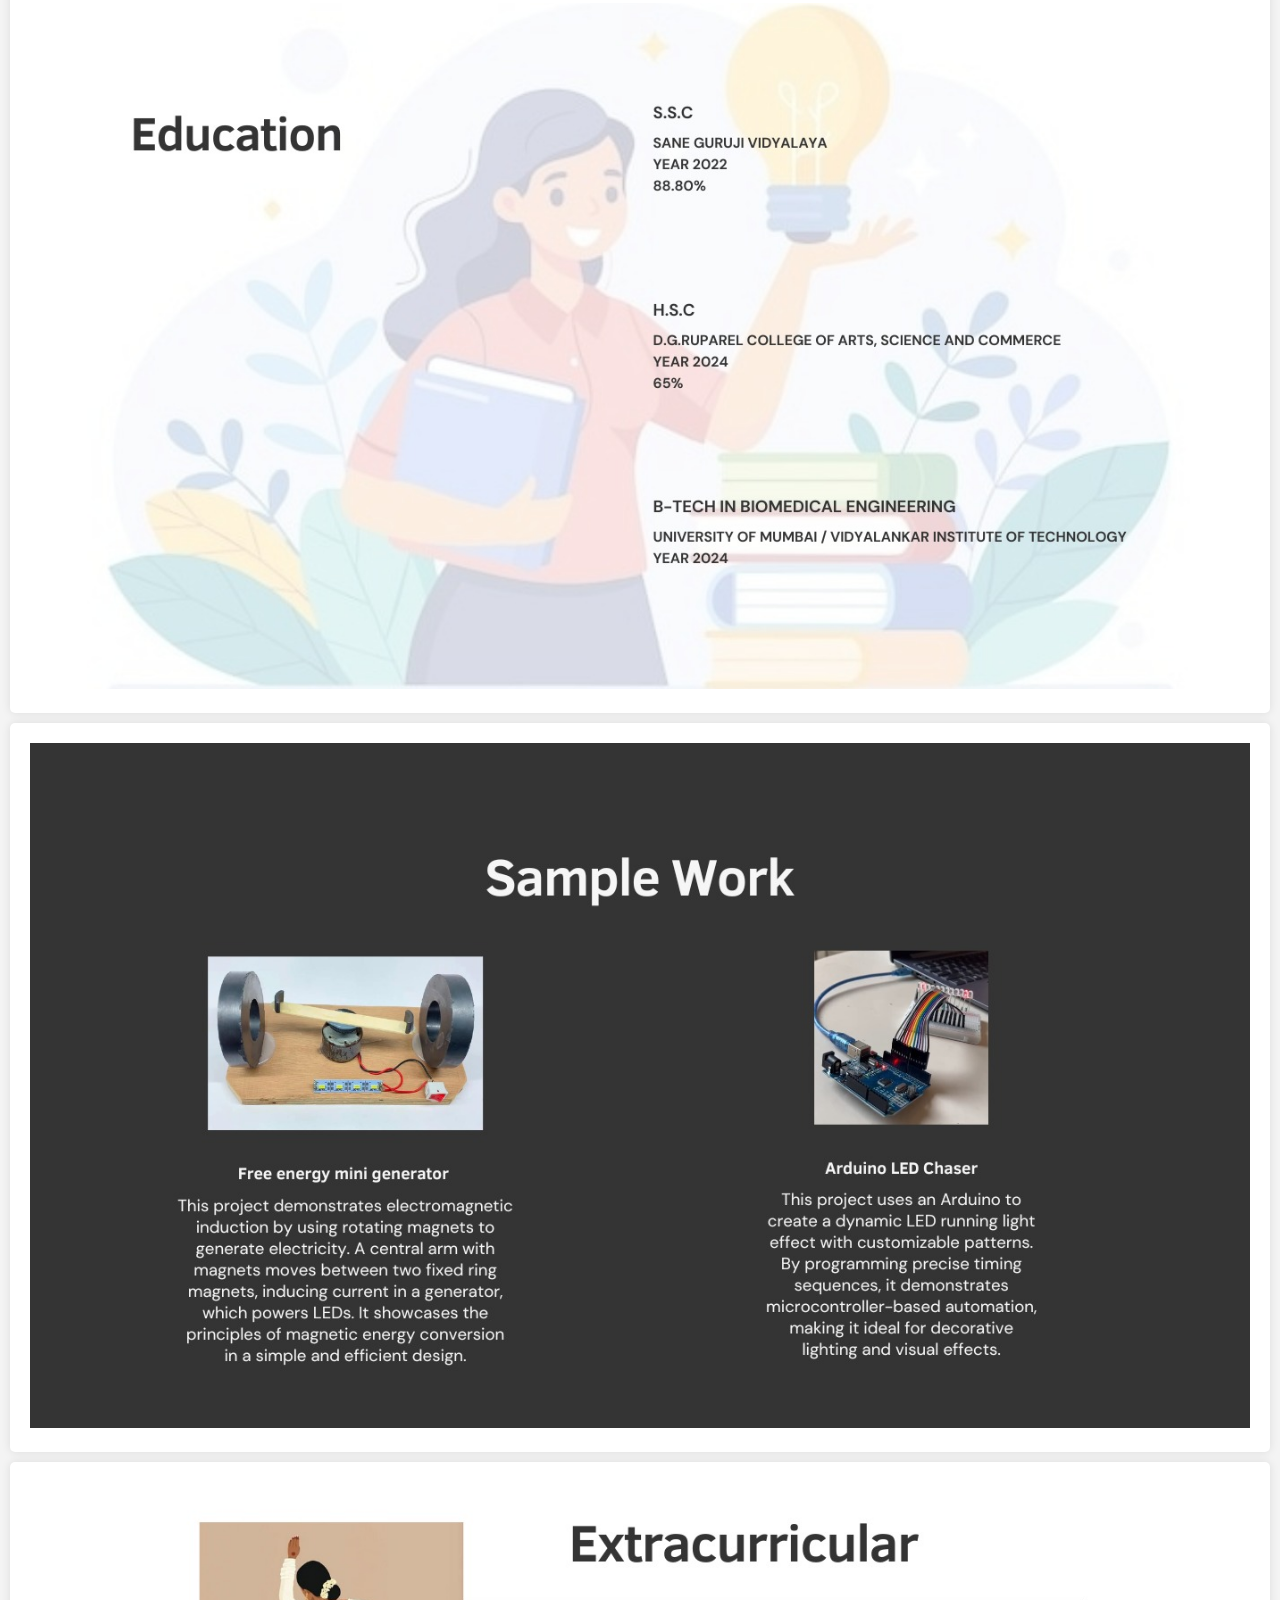
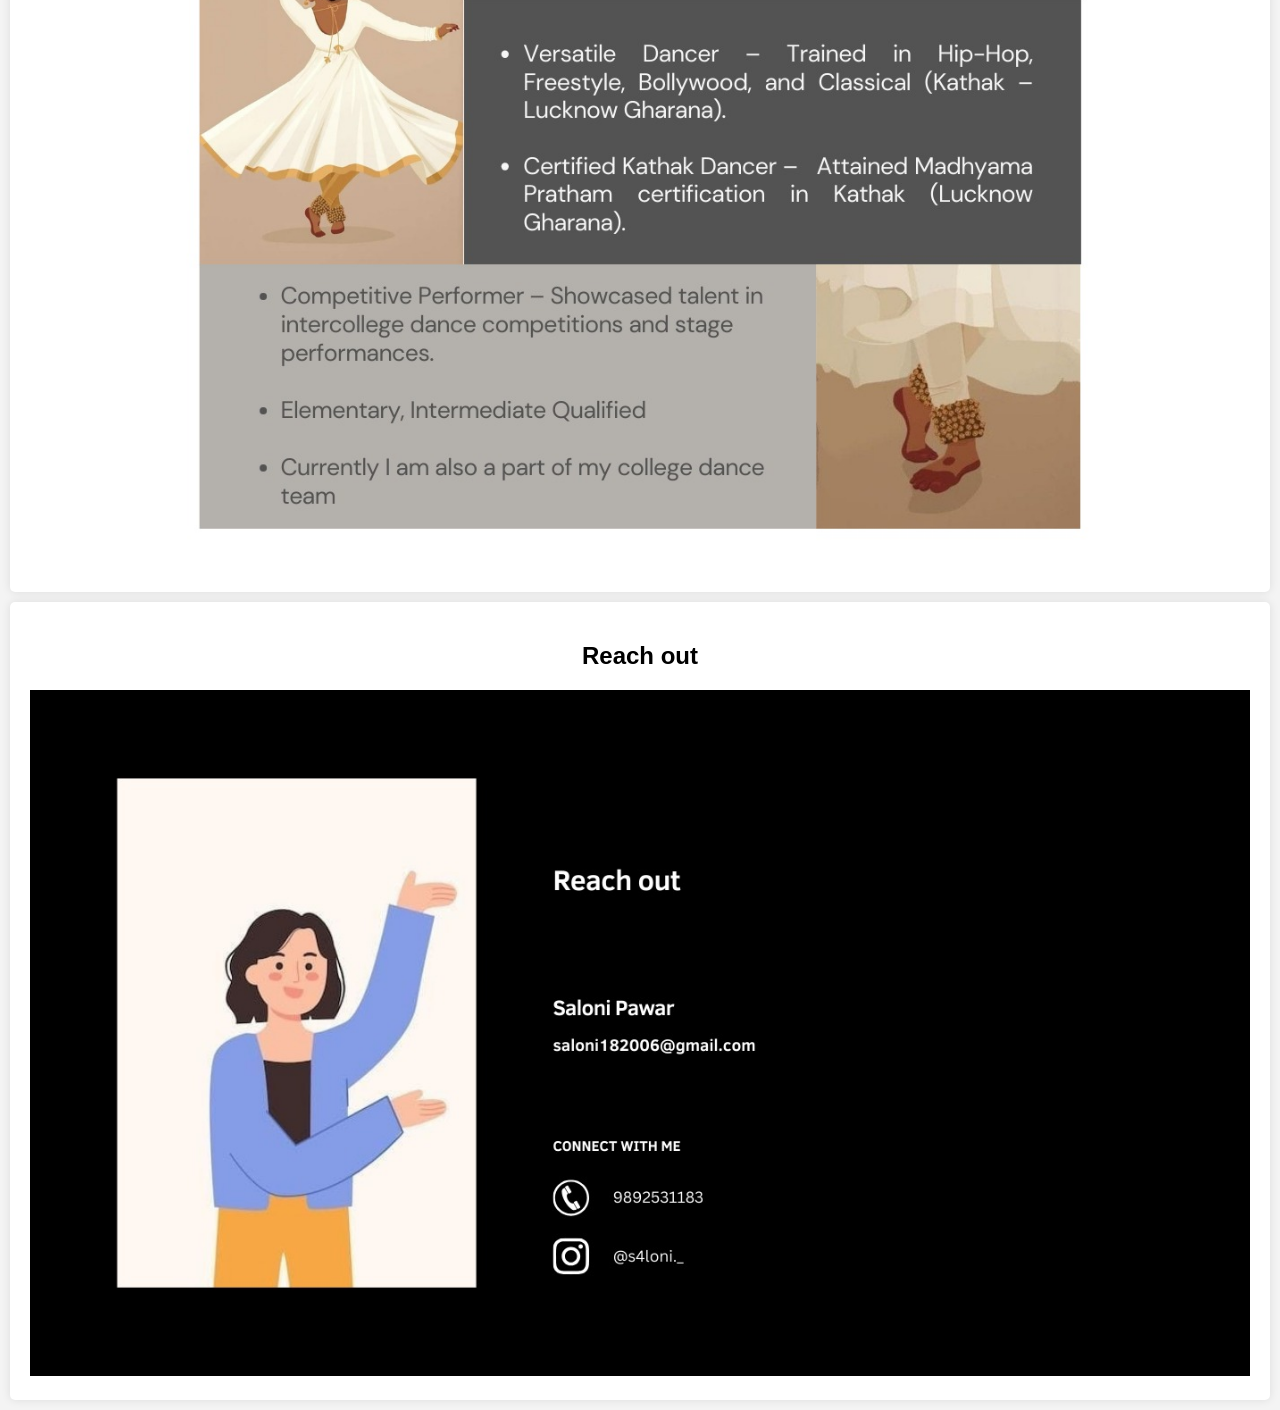
==== commit e034c855: "Update index.html" ====
--- a/index.html
+++ b/index.html
@@ -35,11 +35,7 @@
 
 <section id="contact">
     <h2>Reach out</h2>
-    <p>Saloni Pawar</p>
-    <p>Email: <a href="mailto:saloni182006@gmail.com">saloni182006@gmail.com</a></p>
-    <p>Phone: 9892531183</p>
-    <p>Instagram: <a href="https://instagram.com/s4loni_">@s4loni_</a></p>
-    <img src="image7.jpg" alt="Contact">
+    <img src="image6.jpg" alt="Contact">
 </section>
 
 </body>
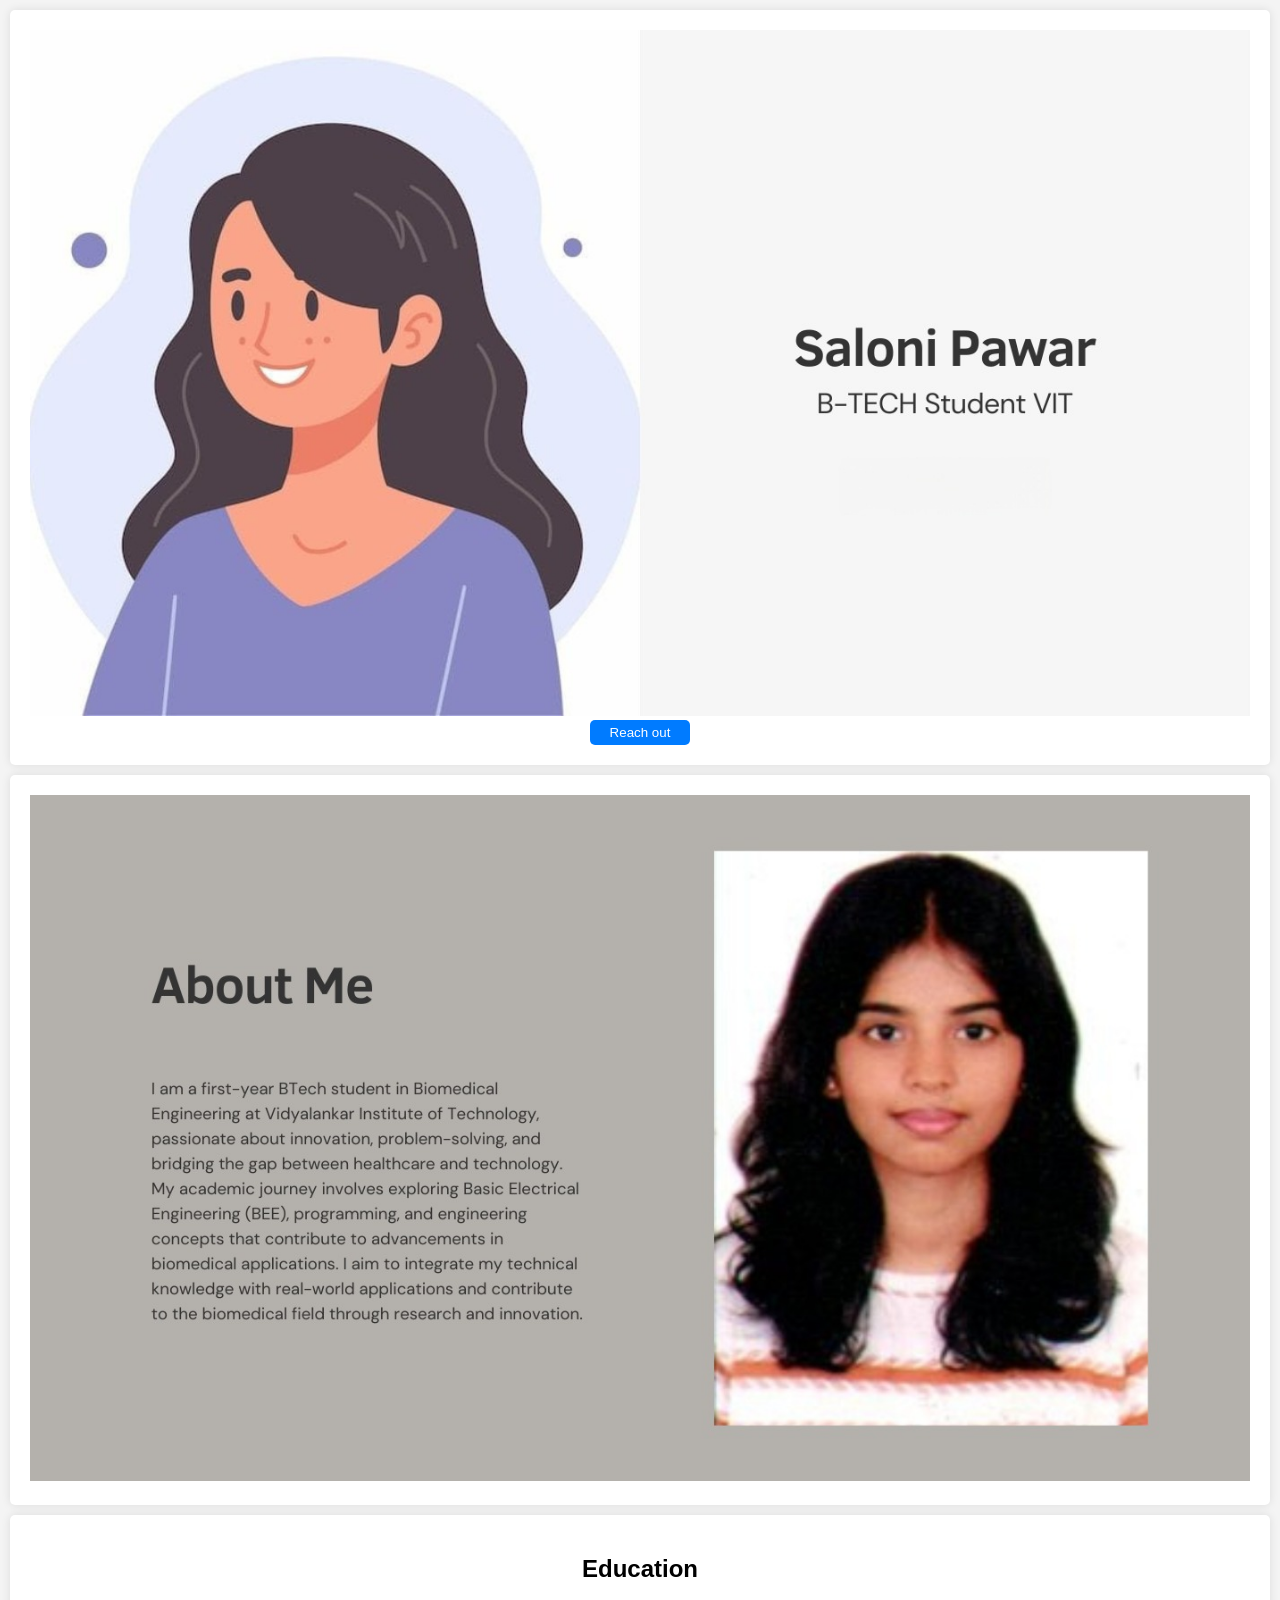
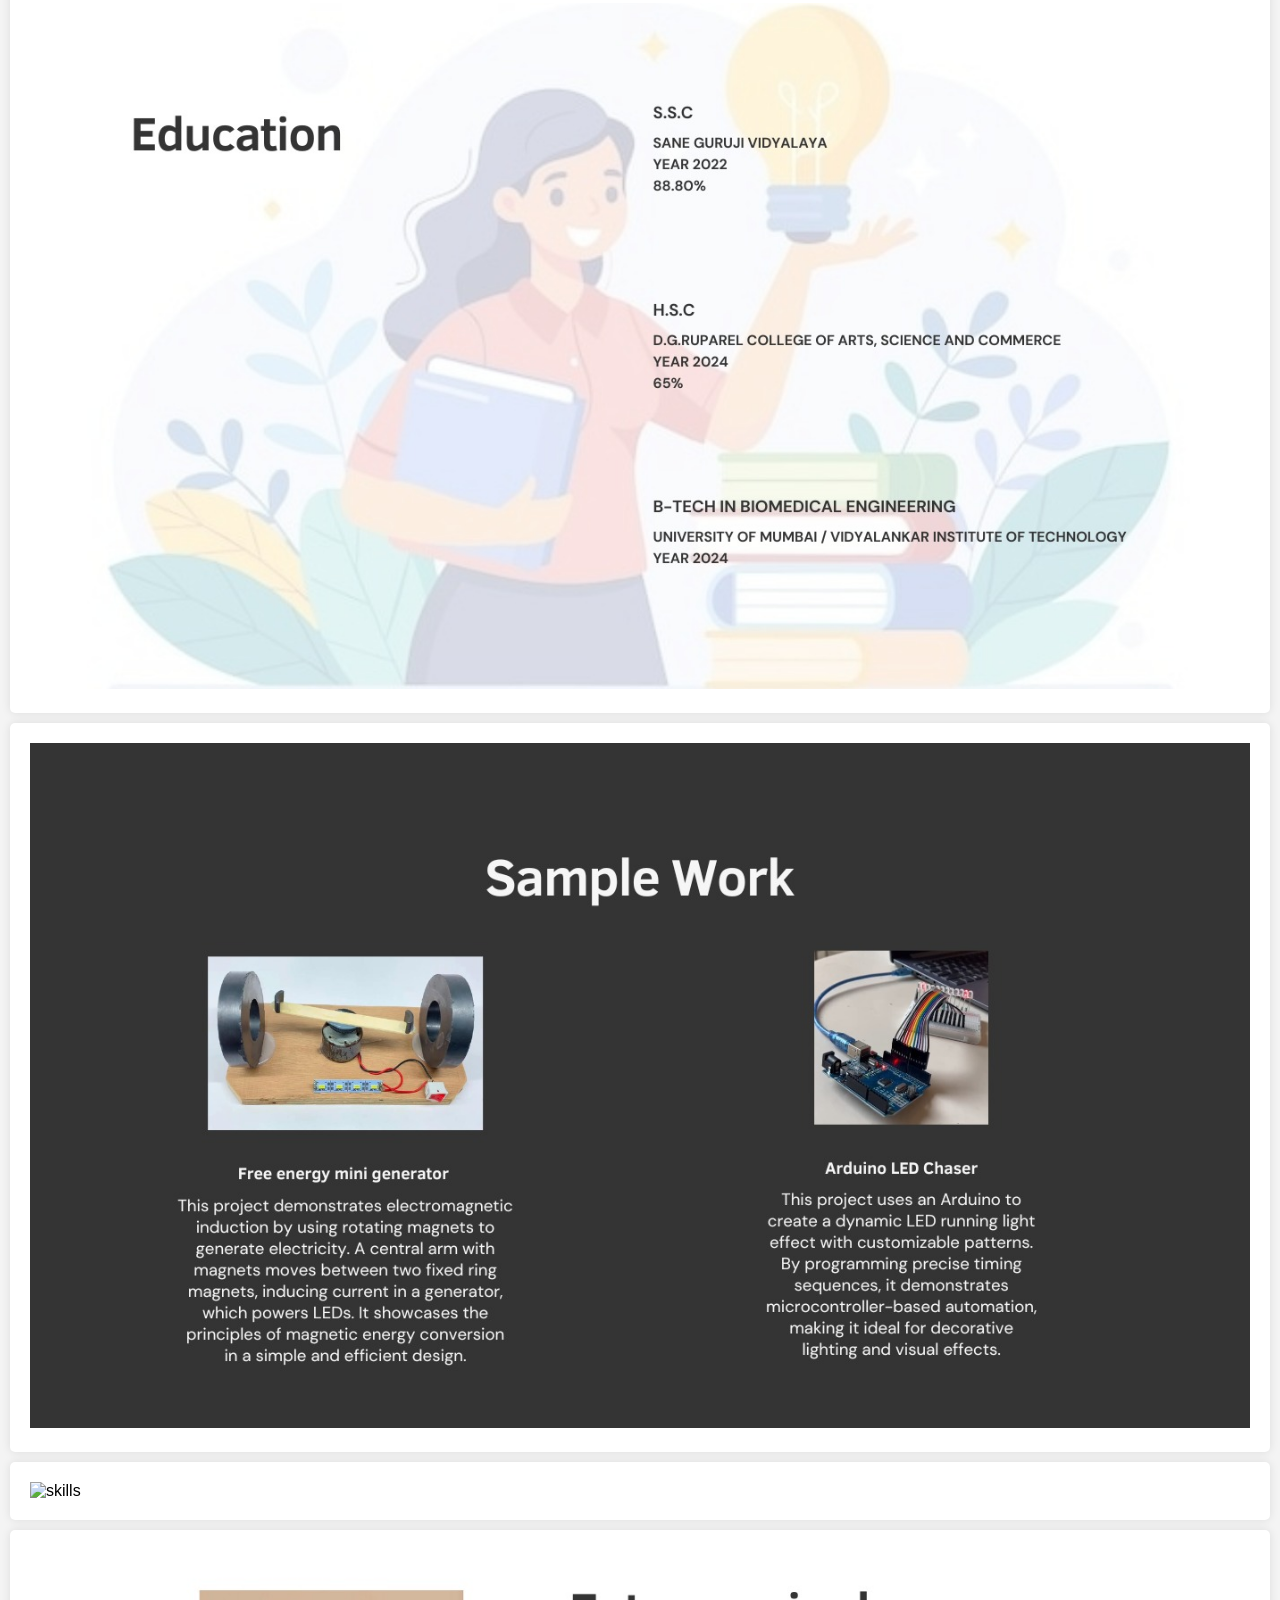
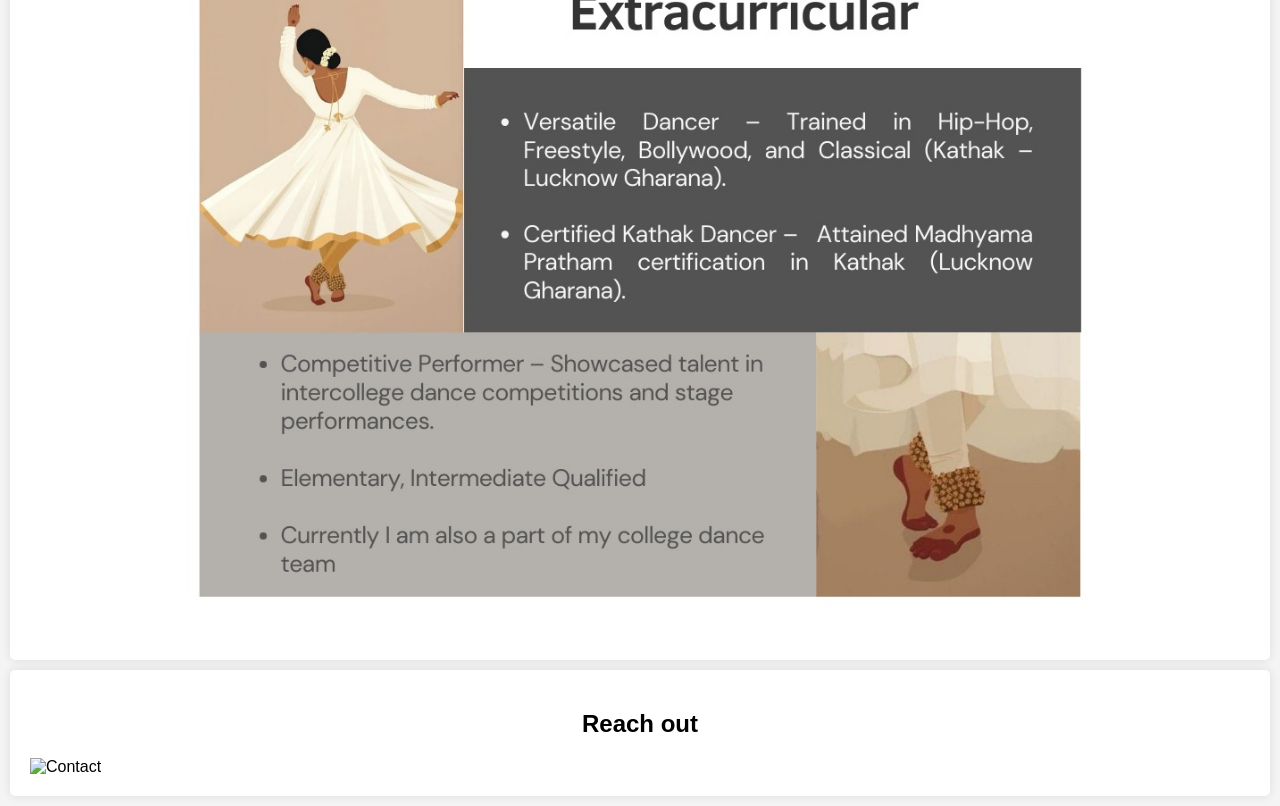
==== commit 90685846: "Update index.html" ====
--- a/index.html
+++ b/index.html
@@ -29,13 +29,18 @@
     </div>
 </section>
 
+<section id="skills">
+    <img src="imageB.jpg" alt="skills">
+</section>
+
+    
 <section id="extracurricular">
     <img src="image5.jpg" alt="Extracurricular Activities">
 </section>
 
 <section id="contact">
     <h2>Reach out</h2>
-    <img src="image6.jpg" alt="Contact">
+    <img src="imageB.jpg" alt="Contact">
 </section>
 
 </body>
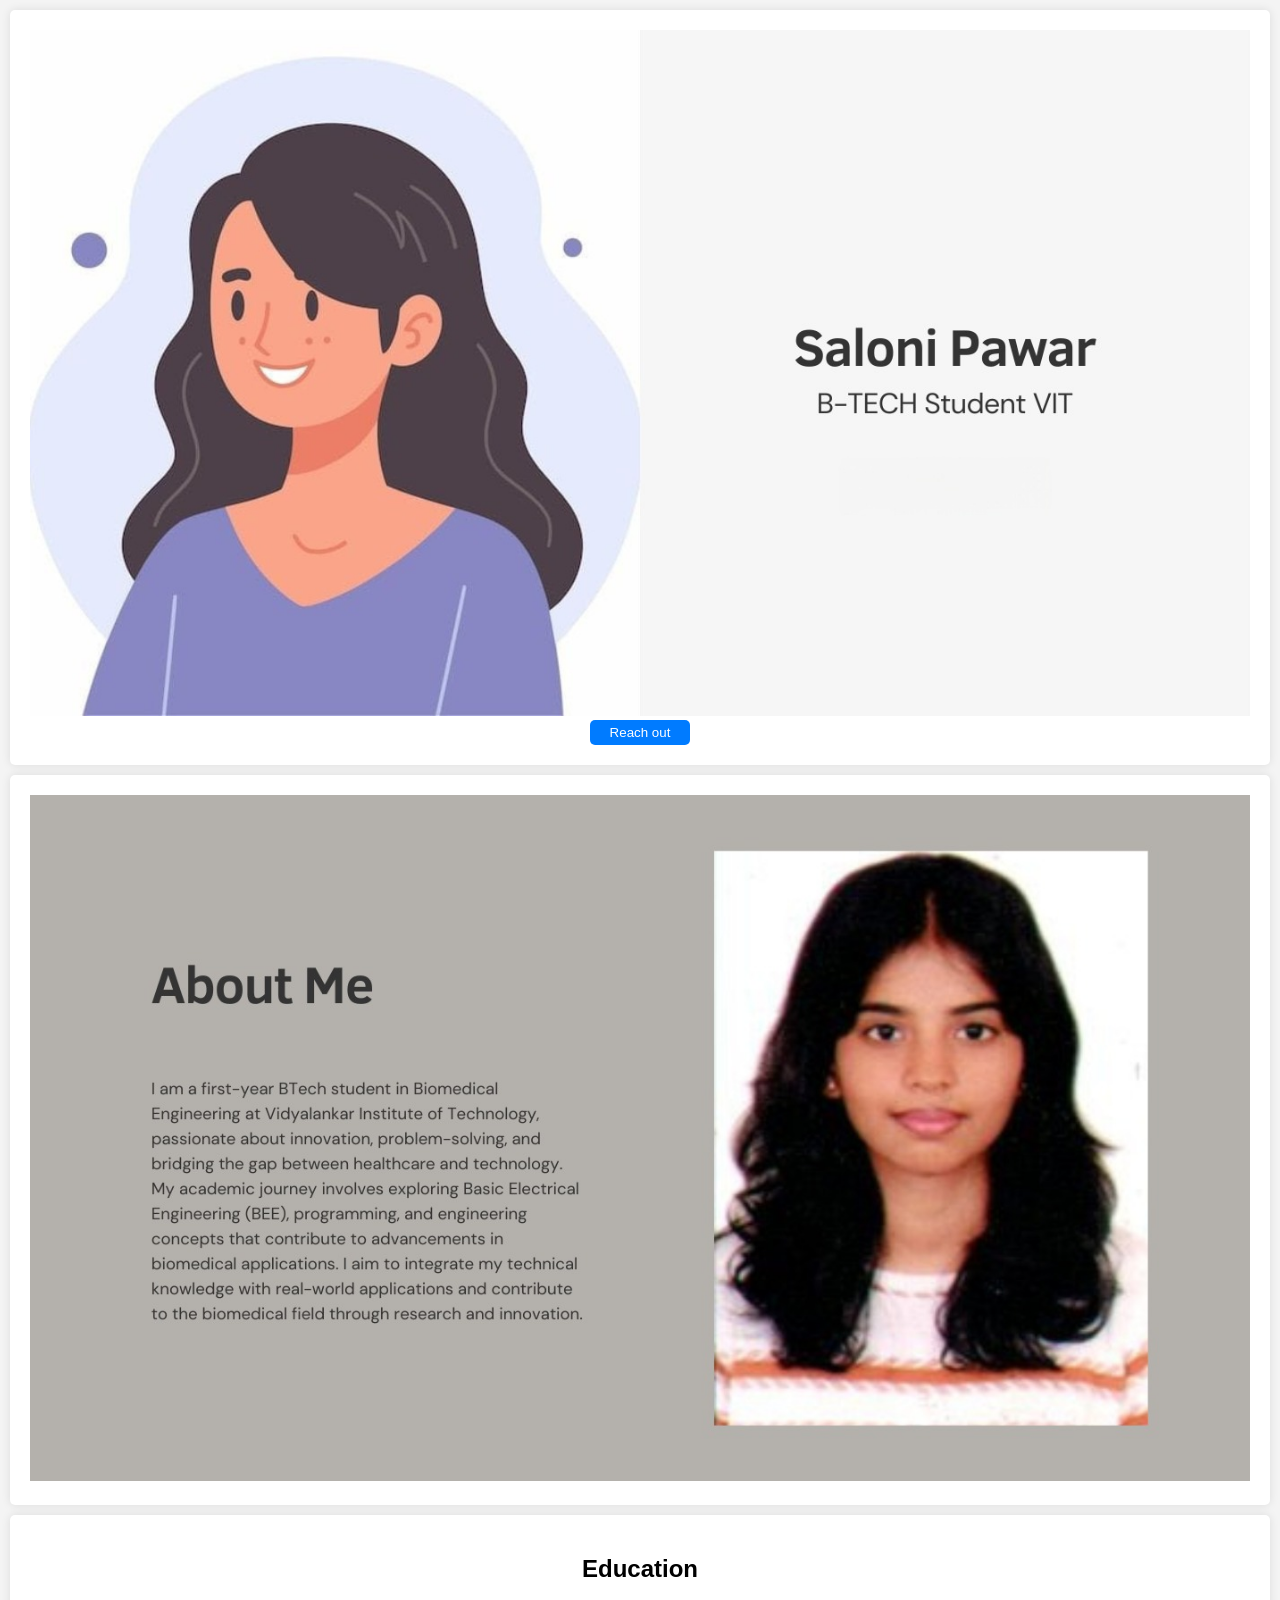
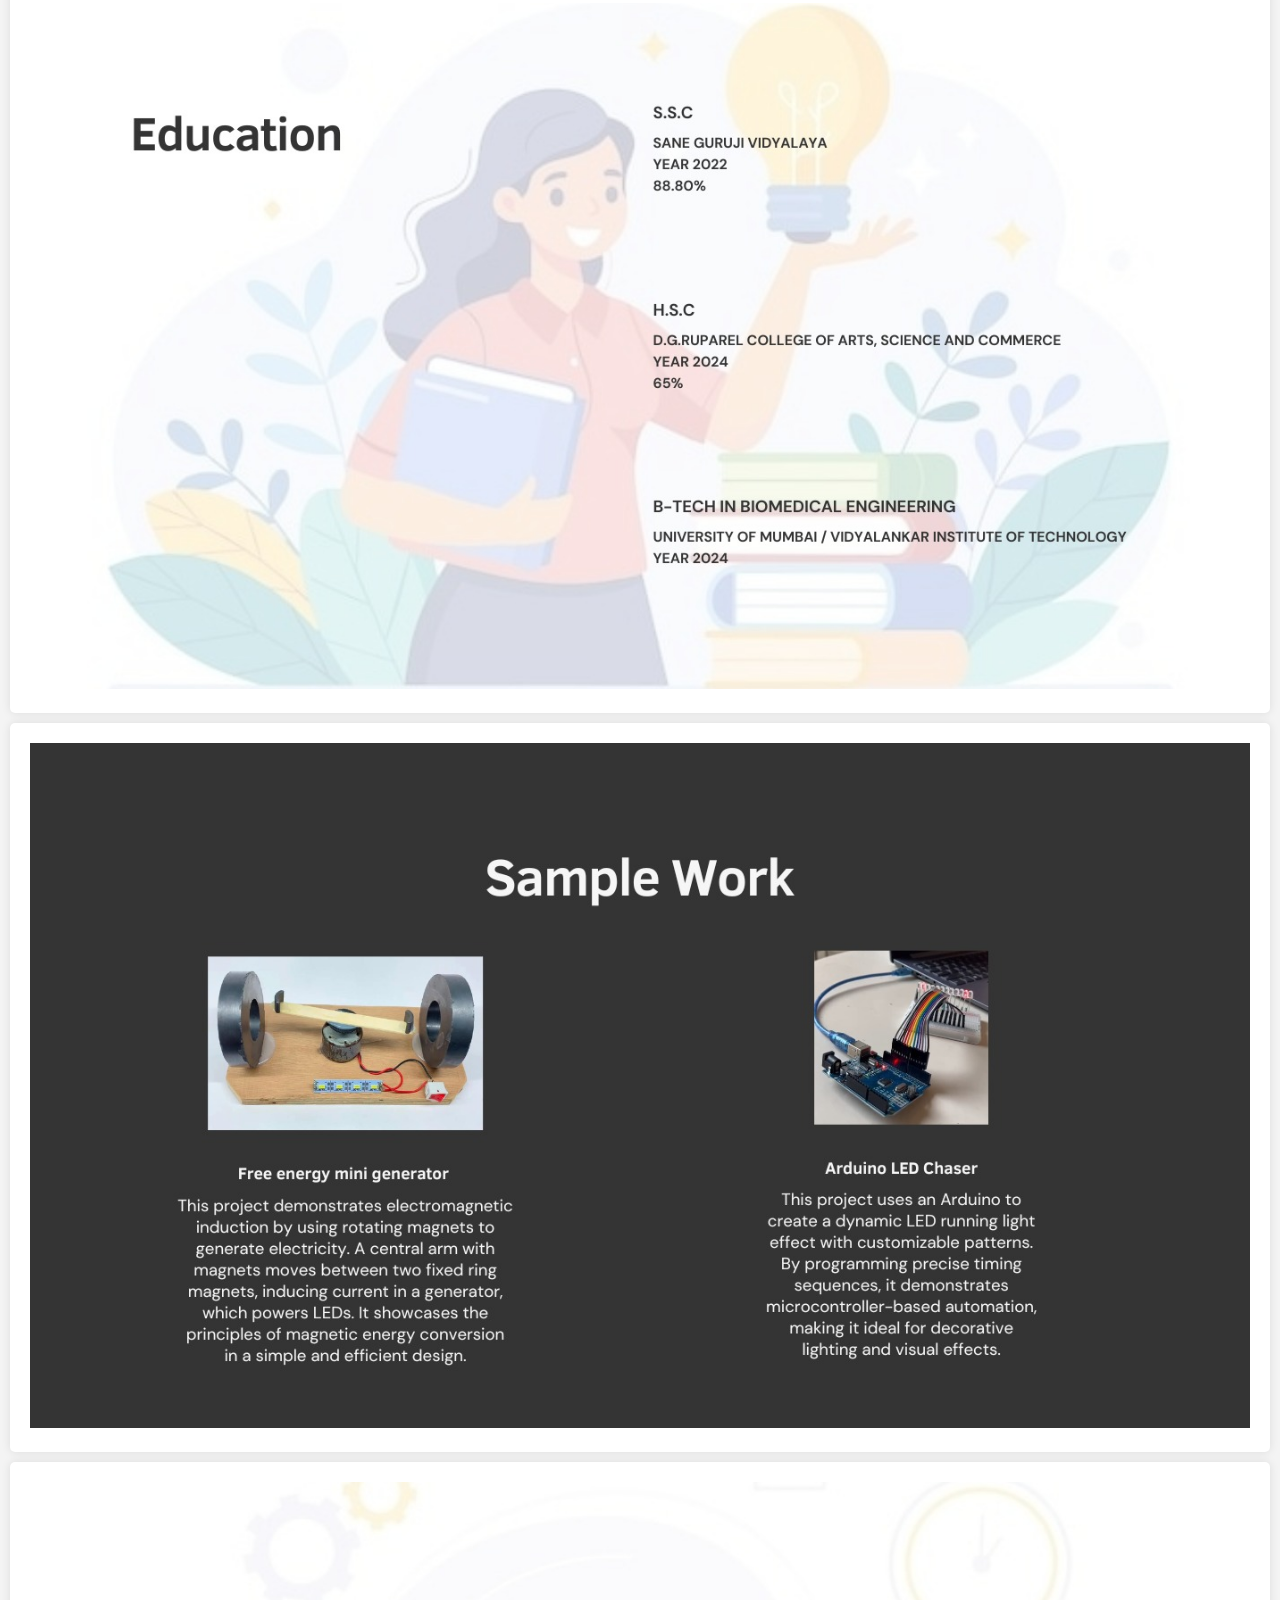
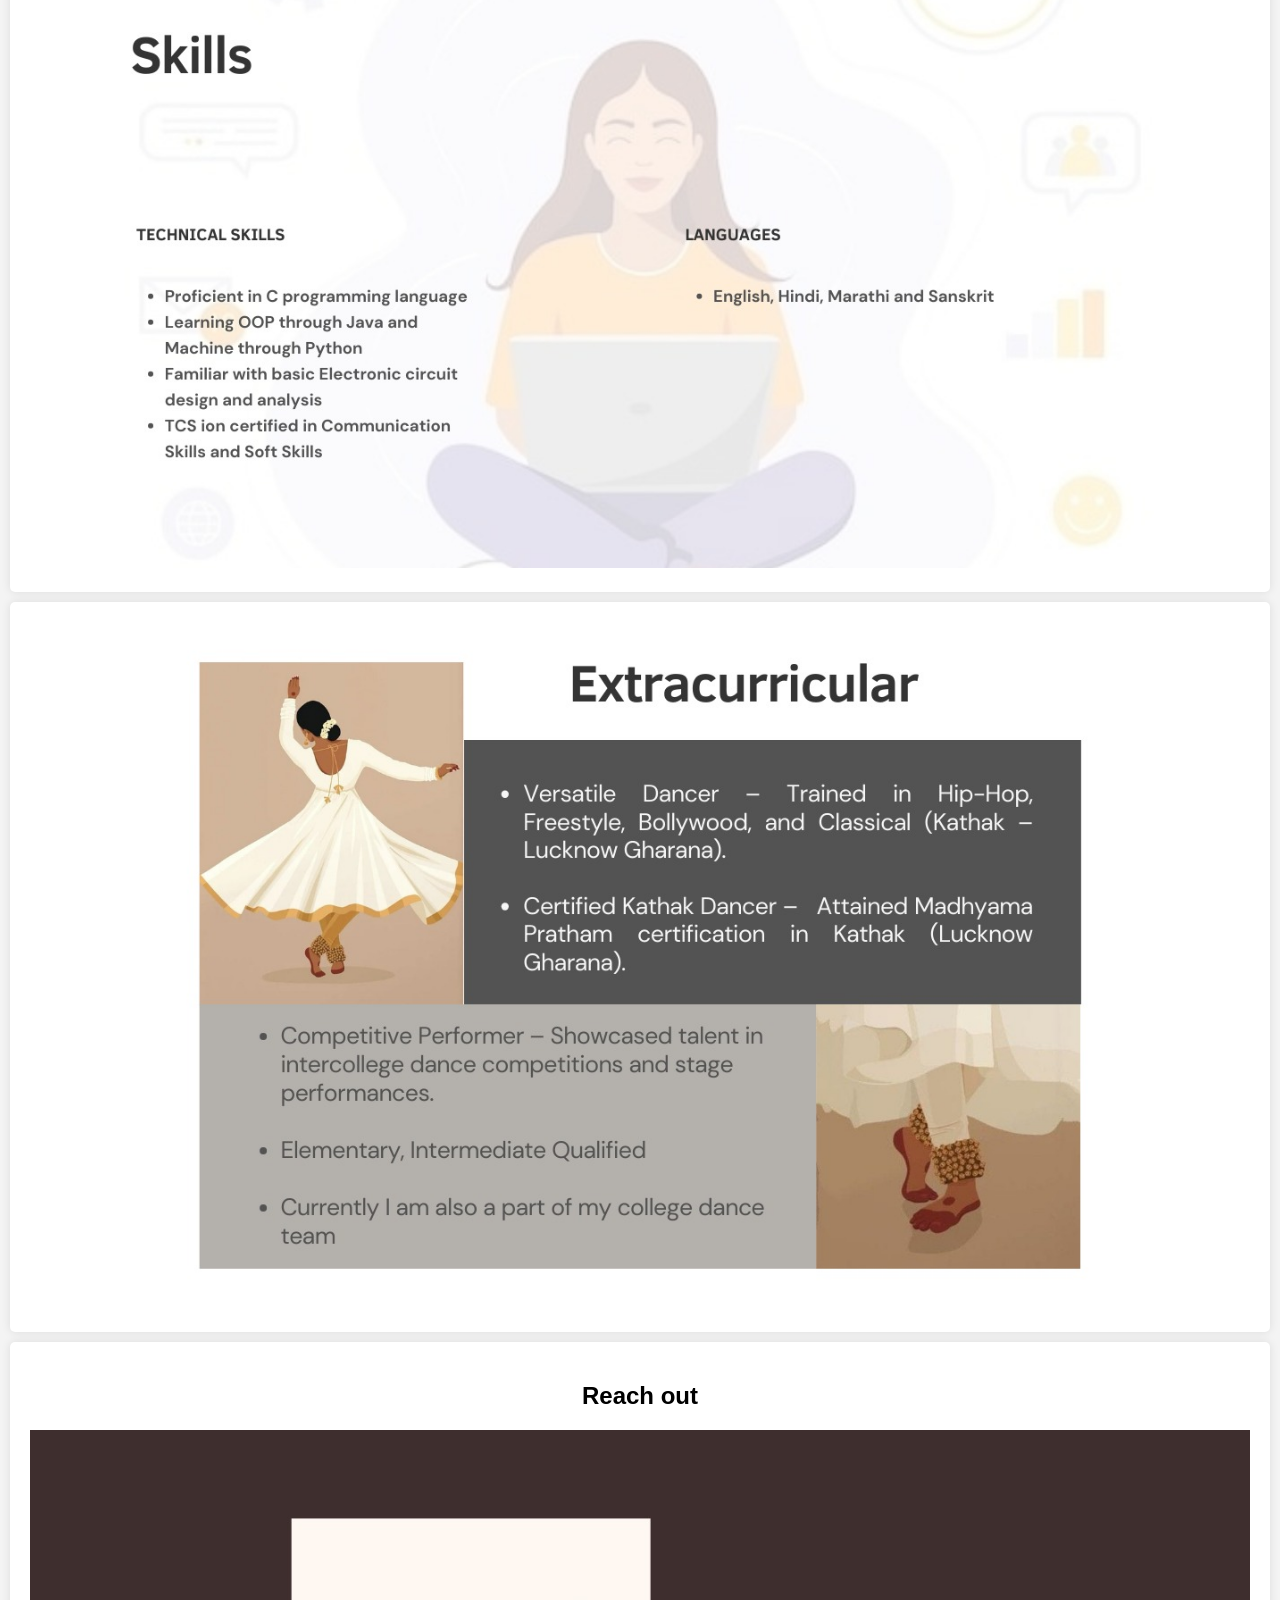
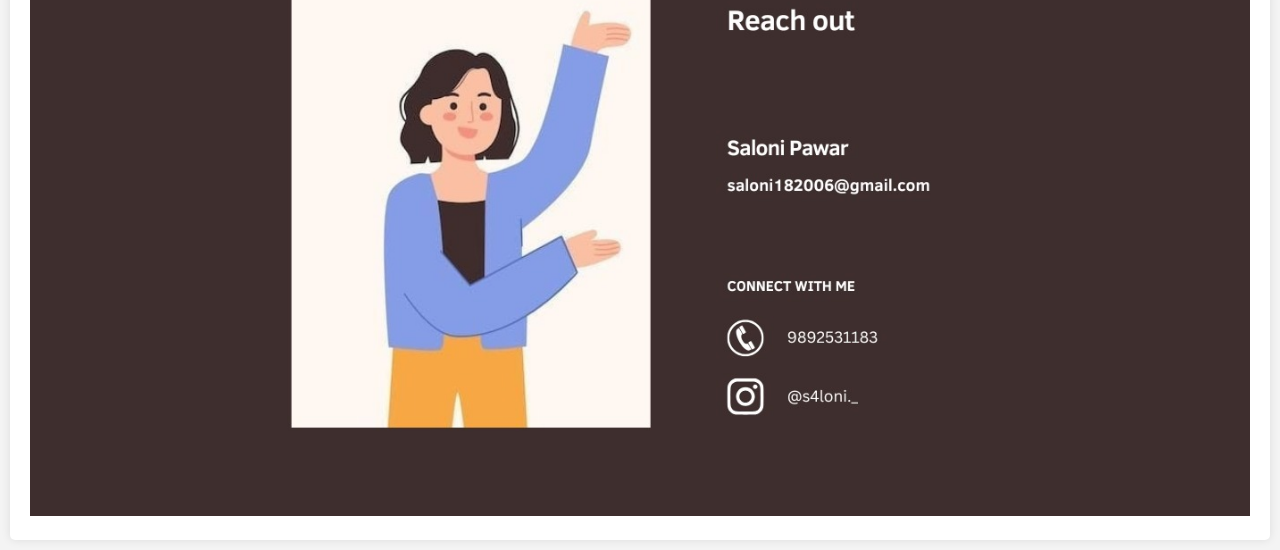
==== commit 74517316: "Update index.html" ====
--- a/index.html
+++ b/index.html
@@ -30,7 +30,7 @@
 </section>
 
 <section id="skills">
-    <img src="imageB.jpg" alt="skills">
+    <img src="image A.jpg" alt="skills">
 </section>
 
     
@@ -40,7 +40,7 @@
 
 <section id="contact">
     <h2>Reach out</h2>
-    <img src="imageB.jpg" alt="Contact">
+    <img src="image B.jpg" alt="Contact">
 </section>
 
 </body>
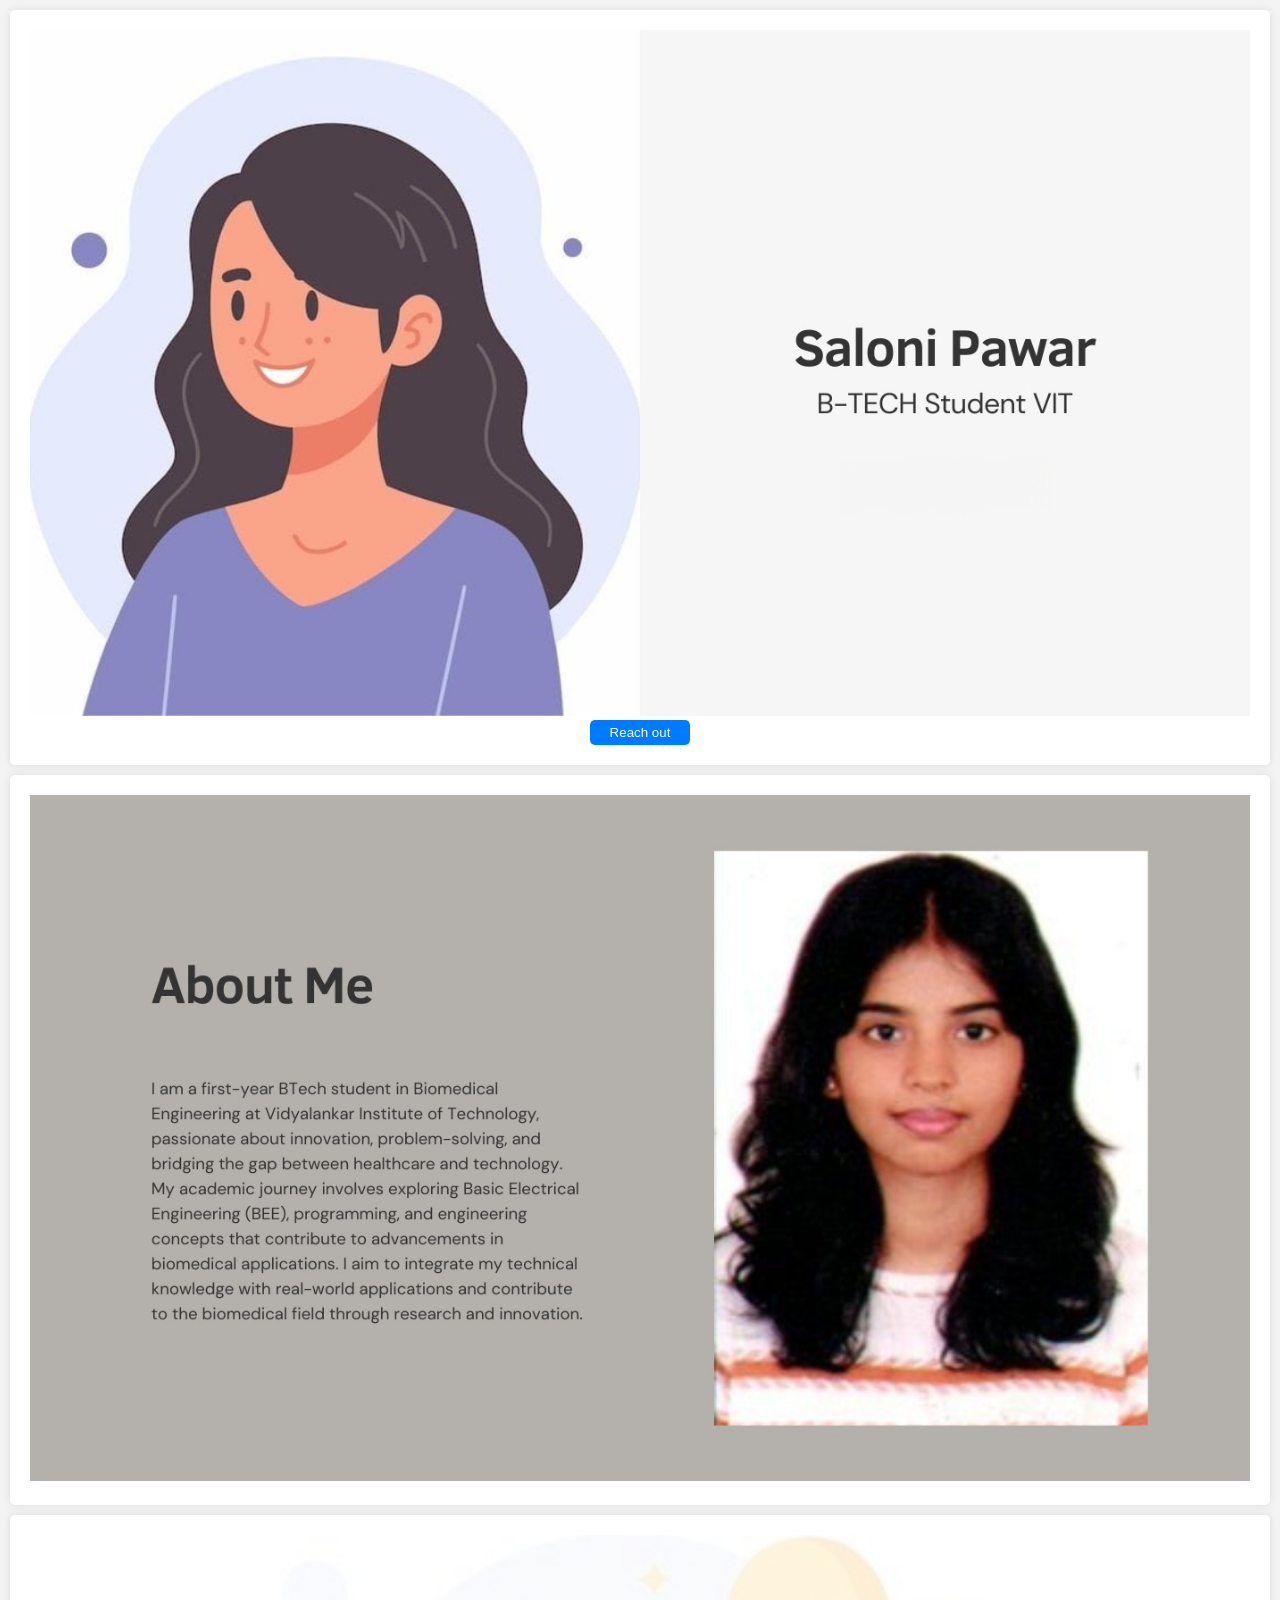
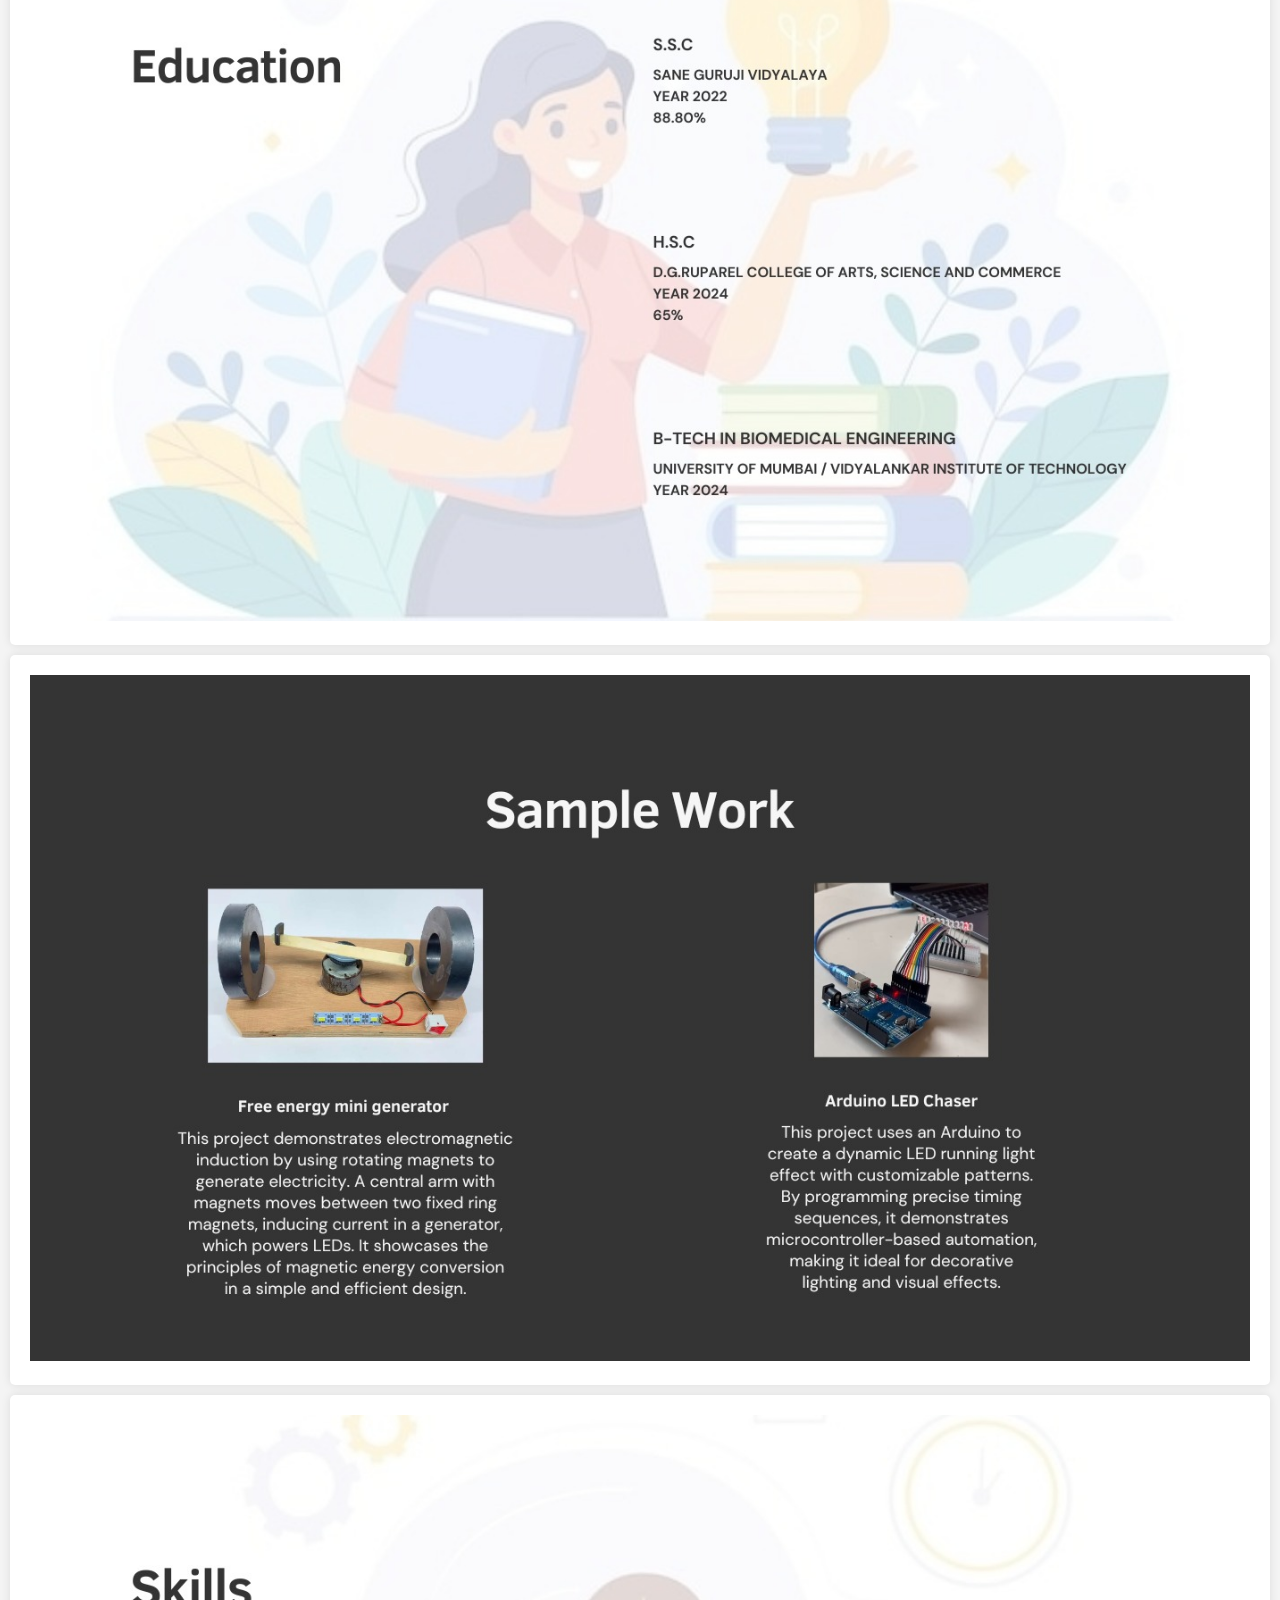
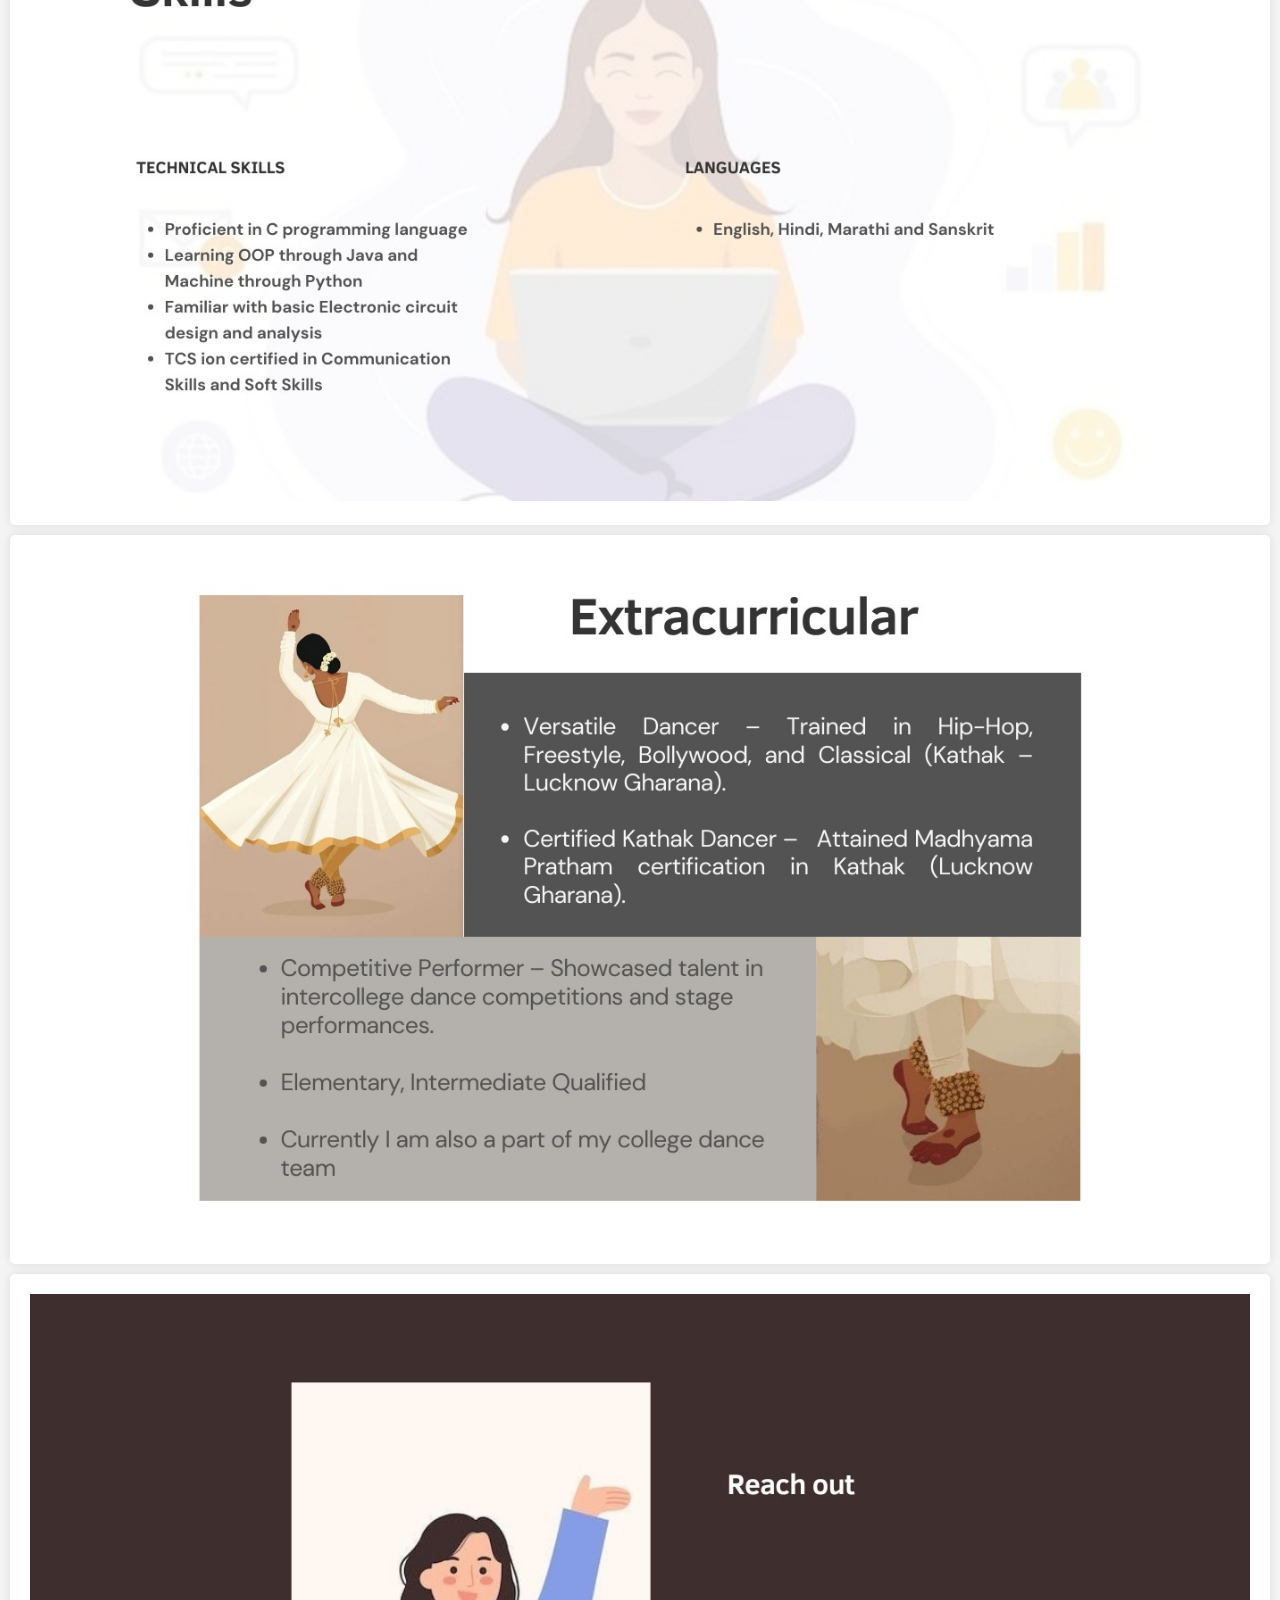
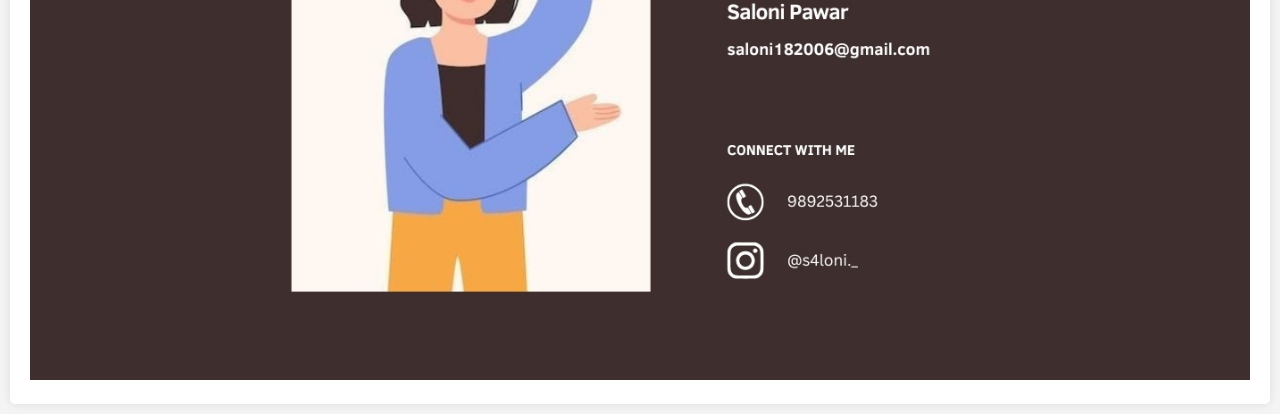
==== commit 13a878c5: "Update index.html" ====
--- a/index.html
+++ b/index.html
@@ -20,7 +20,6 @@
 </section>
 
 <section id="education">
-    <h2>Education</h2>
     <img src="image3.jpg" alt="Education">
 </section>
 
@@ -39,7 +38,6 @@
 </section>
 
 <section id="contact">
-    <h2>Reach out</h2>
     <img src="image B.jpg" alt="Contact">
 </section>
 
